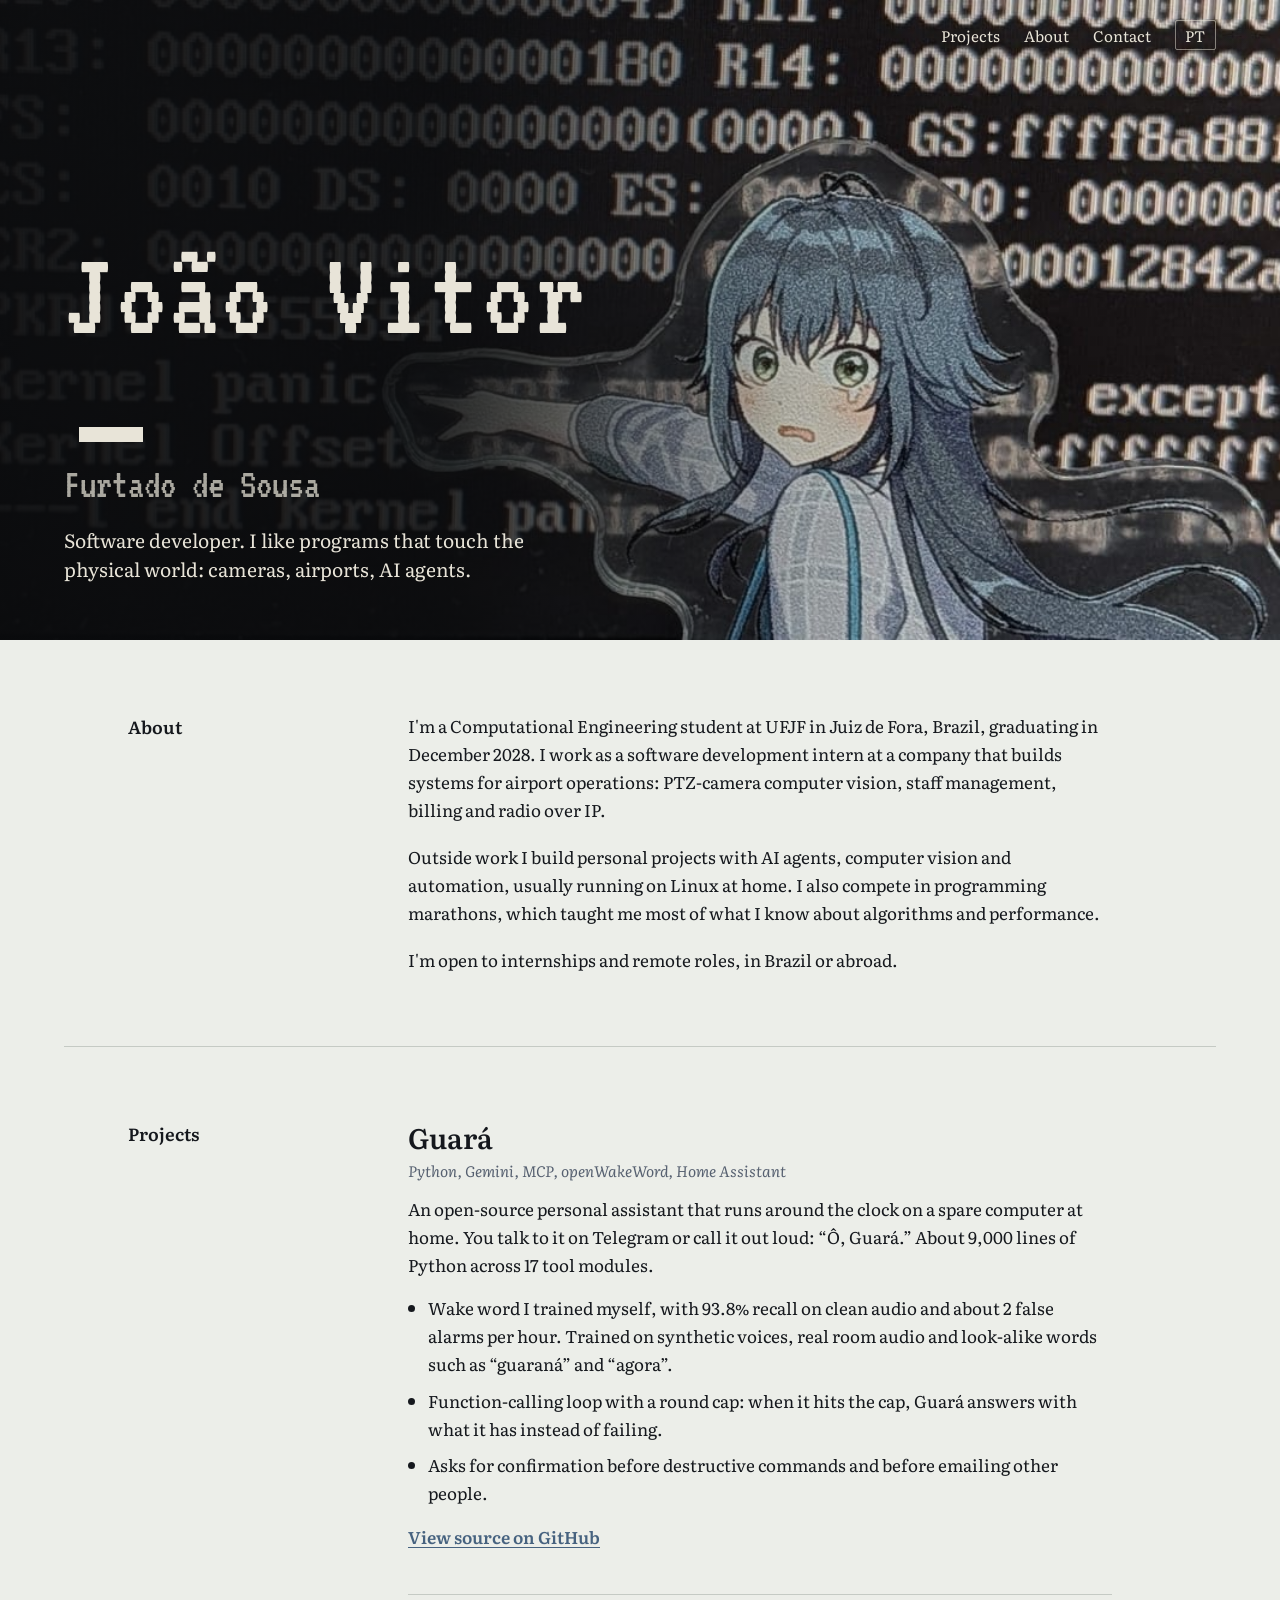
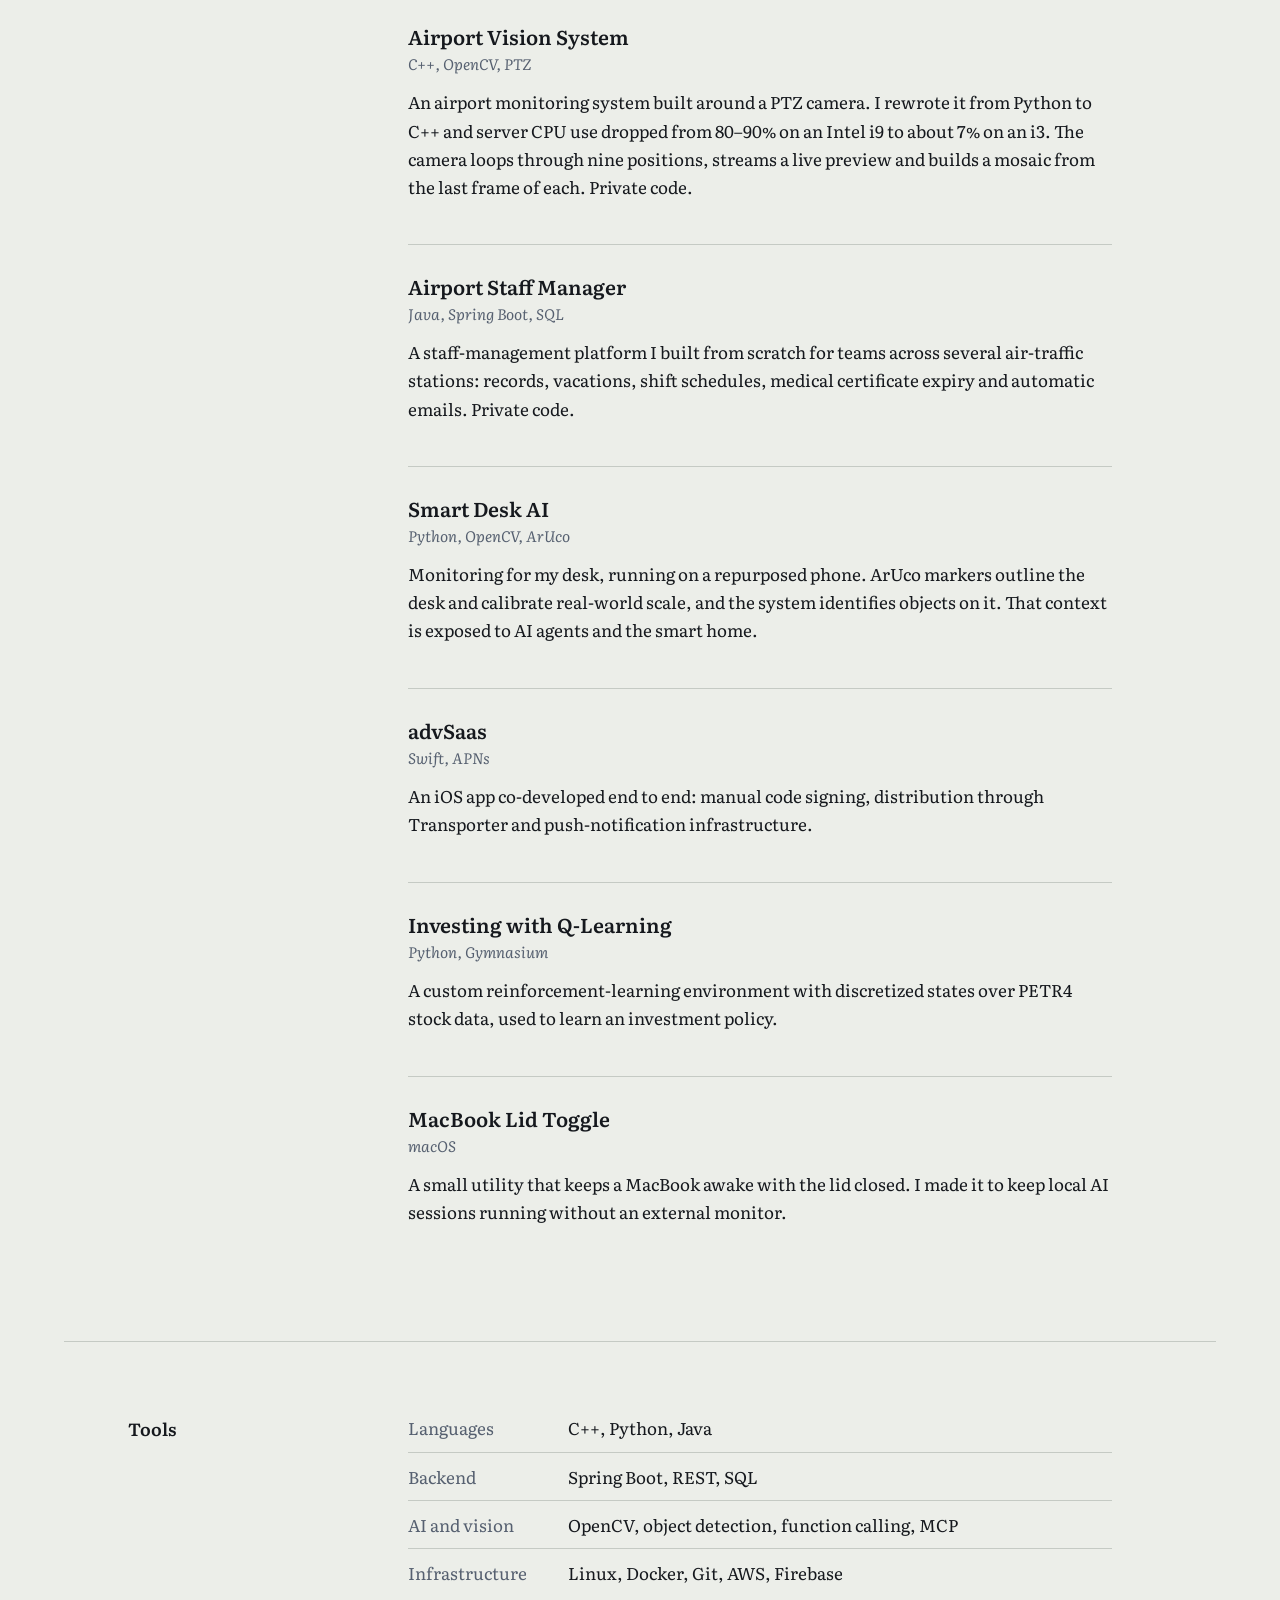
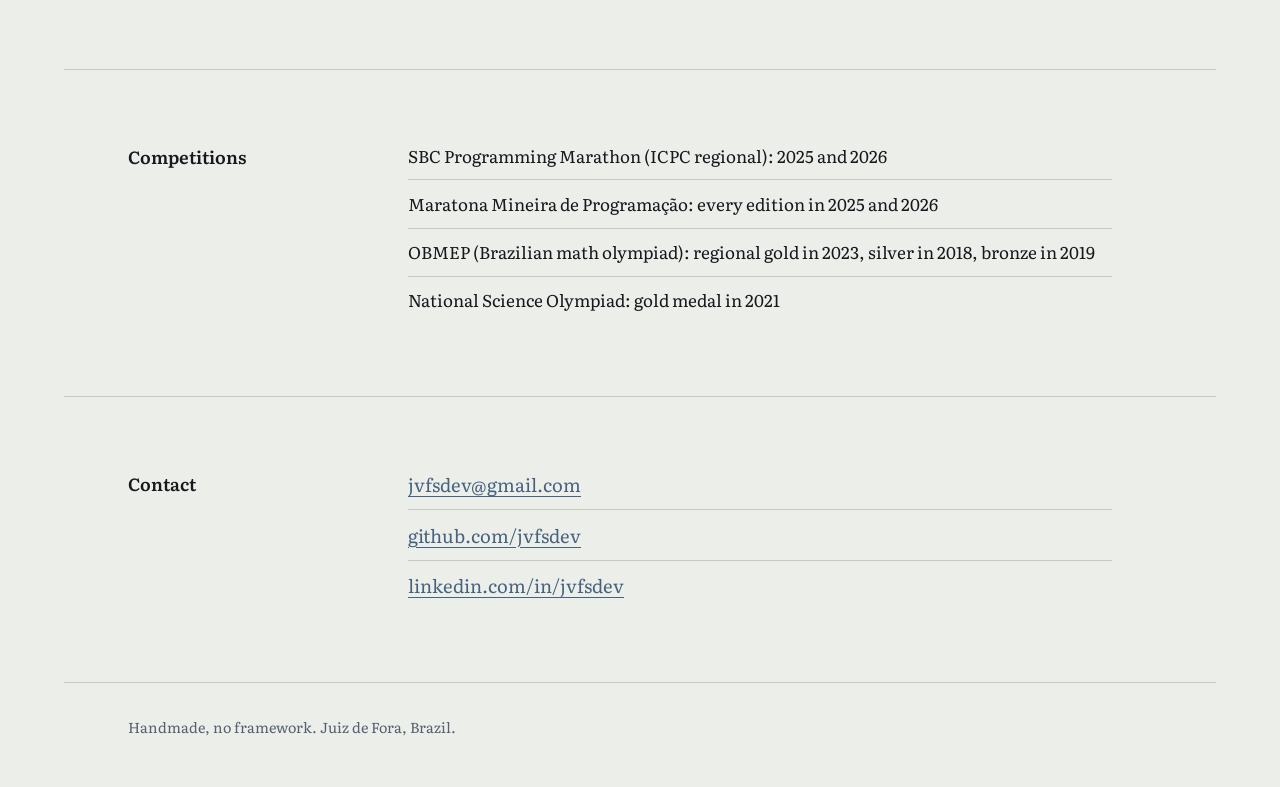
==== index.html @ 7305548c "Add personal portfolio site Co-Authored-By: Claude Sonnet 5.5 <noreply@anthropic.com>" ====
<!doctype html>
<html lang="pt-BR">
<head>
  <meta charset="utf-8">
  <meta name="viewport" content="width=device-width, initial-scale=1">
  <title>João Vitor Furtado de Sousa</title>
  <meta name="description" content="Desenvolvedor de software em Juiz de Fora. C++, visão computacional e agentes de IA.">
  <meta property="og:title" content="João Vitor Furtado de Sousa">
  <meta property="og:description" content="Desenvolvedor de software. C++, visão computacional e agentes de IA.">
  <meta property="og:image" content="assets/kernel-panic.jpeg">
  <link rel="icon" href="data:image/svg+xml,%3Csvg xmlns='http://www.w3.org/2000/svg' viewBox='0 0 32 32'%3E%3Crect width='32' height='32' fill='%230a0b0d'/%3E%3Crect x='9' y='7' width='5' height='18' fill='%23e8e4d8'/%3E%3Crect x='9' y='20' width='14' height='5' fill='%23e8e4d8'/%3E%3C/svg%3E">
  <link rel="preconnect" href="https://fonts.googleapis.com">
  <link rel="preconnect" href="https://fonts.gstatic.com" crossorigin>
  <link href="https://fonts.googleapis.com/css2?family=Literata:ital,opsz,wght@0,7..72,400;0,7..72,600;1,7..72,400&family=VT323&display=swap" rel="stylesheet">
  <link rel="stylesheet" href="style.css">
</head>
<body>

<header class="hero">
  <img class="hero-img" src="assets/kernel-panic.jpeg" alt="Foto de um monitor mostrando um kernel panic do Linux, com um boneco de acrílico apontando para o texto" width="1600" height="533">
  <div class="hero-scrim"></div>

  <nav class="nav" aria-label="Navegação principal">
    <a href="#projetos"><span lang="pt-BR">Projetos</span><span lang="en">Projects</span></a>
    <a href="#sobre"><span lang="pt-BR">Sobre</span><span lang="en">About</span></a>
    <a href="#contato"><span lang="pt-BR">Contato</span><span lang="en">Contact</span></a>
    <button class="lang" type="button" id="lang-toggle" aria-label="Mudar idioma / Switch language">
      <span lang="pt-BR">EN</span><span lang="en">PT</span>
    </button>
  </nav>

  <div class="hero-text">
    <h1 class="name">João Vitor<span class="cursor" aria-hidden="true"></span></h1>
    <p class="fullname">Furtado de Sousa</p>
    <p class="tagline" lang="pt-BR">Desenvolvedor de software. Gosto de programas que encostam no mundo físico: câmeras, aeroportos, agentes de IA.</p>
    <p class="tagline" lang="en">Software developer. I like programs that touch the physical world: cameras, airports, AI agents.</p>
  </div>
</header>

<main>

  <section class="section" id="sobre">
    <h2 class="section-title"><span lang="pt-BR">Sobre</span><span lang="en">About</span></h2>
    <div class="section-body prose">
      <p lang="pt-BR">Estudo Engenharia Computacional na UFJF, em Juiz de Fora, com formatura prevista para dezembro de 2028. Faço estágio em desenvolvimento de software numa empresa que cria sistemas para a operação de aeroportos: visão computacional com câmeras PTZ, gestão de pessoal, billing e rádio sobre IP.</p>
      <p lang="en">I'm a Computational Engineering student at UFJF in Juiz de Fora, Brazil, graduating in December 2028. I work as a software development intern at a company that builds systems for airport operations: PTZ-camera computer vision, staff management, billing and radio over IP.</p>

      <p lang="pt-BR">Fora do trabalho, construo projetos pessoais com agentes de IA, visão computacional e automação, quase sempre rodando em Linux, em casa. Também competo em maratonas de programação, onde aprendi quase tudo que sei sobre algoritmos e desempenho.</p>
      <p lang="en">Outside work I build personal projects with AI agents, computer vision and automation, usually running on Linux at home. I also compete in programming marathons, which taught me most of what I know about algorithms and performance.</p>

      <p lang="pt-BR">Estou aberto a estágios e vagas remotas, no Brasil ou fora.</p>
      <p lang="en">I'm open to internships and remote roles, in Brazil or abroad.</p>
    </div>
  </section>

  <section class="section" id="projetos">
    <h2 class="section-title"><span lang="pt-BR">Projetos</span><span lang="en">Projects</span></h2>
    <div class="section-body">

      <article class="project featured">
        <h3 class="project-name">Guará</h3>
        <p class="project-stack">Python, Gemini, MCP, openWakeWord, Home Assistant</p>
        <div class="project-desc">
          <p lang="pt-BR">Assistente pessoal de código aberto que roda 24 horas num computador velho, em casa. Você fala com ele pelo Telegram ou chama em voz alta: <q>Ô, Guará.</q> São cerca de 9.000 linhas de Python em 17 módulos de ferramentas.</p>
          <p lang="en">An open-source personal assistant that runs around the clock on a spare computer at home. You talk to it on Telegram or call it out loud: <q>Ô, Guará.</q> About 9,000 lines of Python across 17 tool modules.</p>

          <ul lang="pt-BR">
            <li>Palavra de ativação treinada por mim, com 93,8% de acerto em áudio limpo e cerca de 2 alarmes falsos por hora. Treinei com vozes sintéticas, áudio real do quarto e palavras parecidas como <q>guaraná</q> e <q>agora</q>.</li>
            <li>Loop de function calling com teto de rodadas: ao chegar nele, o Guará responde com o que já tem em vez de falhar.</li>
            <li>Pede confirmação antes de comandos destrutivos e antes de enviar e-mail para outras pessoas.</li>
          </ul>
          <ul lang="en">
            <li>Wake word I trained myself, with 93.8% recall on clean audio and about 2 false alarms per hour. Trained on synthetic voices, real room audio and look-alike words such as <q>guaraná</q> and <q>agora</q>.</li>
            <li>Function-calling loop with a round cap: when it hits the cap, Guará answers with what it has instead of failing.</li>
            <li>Asks for confirmation before destructive commands and before emailing other people.</li>
          </ul>

          <p class="project-link"><a href="https://github.com/jvfsdev/Guara"><span lang="pt-BR">Ver código no GitHub</span><span lang="en">View source on GitHub</span></a></p>
        </div>
      </article>

      <article class="project">
        <h3 class="project-name">Airport Vision System</h3>
        <p class="project-stack">C++, OpenCV, PTZ</p>
        <div class="project-desc">
          <p lang="pt-BR">Sistema de monitoramento de aeroporto com câmera PTZ. Reescrevi tudo de Python para C++ e o uso de CPU do servidor caiu de 80–90% num Intel i9 para cerca de 7% num i3. A câmera percorre nove posições em loop, mostra preview ao vivo e monta um mosaico com a última imagem de cada uma. Código privado.</p>
          <p lang="en">An airport monitoring system built around a PTZ camera. I rewrote it from Python to C++ and server CPU use dropped from 80–90% on an Intel i9 to about 7% on an i3. The camera loops through nine positions, streams a live preview and builds a mosaic from the last frame of each. Private code.</p>
        </div>
      </article>

      <article class="project">
        <h3 class="project-name">Airport Staff Manager</h3>
        <p class="project-stack">Java, Spring Boot, SQL</p>
        <div class="project-desc">
          <p lang="pt-BR">Plataforma de gestão de pessoal que fiz do zero para equipes de várias estações de controle de tráfego aéreo: cadastro, férias, escalas, validade de certificados médicos e e-mails automáticos. Código privado.</p>
          <p lang="en">A staff-management platform I built from scratch for teams across several air-traffic stations: records, vacations, shift schedules, medical certificate expiry and automatic emails. Private code.</p>
        </div>
      </article>

      <article class="project">
        <h3 class="project-name">Smart Desk AI</h3>
        <p class="project-stack">Python, OpenCV, ArUco</p>
        <div class="project-desc">
          <p lang="pt-BR">Monitoramento da minha bancada rodando num celular reaproveitado. Marcadores ArUco delimitam a mesa e calibram a escala real, e o sistema identifica objetos sobre ela. Esse contexto fica disponível para agentes de IA e para a casa inteligente.</p>
          <p lang="en">Monitoring for my desk, running on a repurposed phone. ArUco markers outline the desk and calibrate real-world scale, and the system identifies objects on it. That context is exposed to AI agents and the smart home.</p>
        </div>
      </article>

      <article class="project">
        <h3 class="project-name">advSaas</h3>
        <p class="project-stack">Swift, APNs</p>
        <div class="project-desc">
          <p lang="pt-BR">App iOS desenvolvido em dupla, de ponta a ponta: assinatura manual, distribuição pelo Transporter e infraestrutura de notificações push.</p>
          <p lang="en">An iOS app co-developed end to end: manual code signing, distribution through Transporter and push-notification infrastructure.</p>
        </div>
      </article>

      <article class="project">
        <h3 class="project-name"><span lang="pt-BR">Investimento com Q-Learning</span><span lang="en">Investing with Q-Learning</span></h3>
        <p class="project-stack">Python, Gymnasium</p>
        <div class="project-desc">
          <p lang="pt-BR">Ambiente de aprendizado por reforço próprio, com estados discretizados sobre dados da PETR4, para aprender uma política de investimento.</p>
          <p lang="en">A custom reinforcement-learning environment with discretized states over PETR4 stock data, used to learn an investment policy.</p>
        </div>
      </article>

      <article class="project">
        <h3 class="project-name">MacBook Lid Toggle</h3>
        <p class="project-stack">macOS</p>
        <div class="project-desc">
          <p lang="pt-BR">Utilitário pequeno que impede o MacBook de dormir com a tampa fechada. Fiz para manter sessões de IA local rodando sem precisar de monitor externo.</p>
          <p lang="en">A small utility that keeps a MacBook awake with the lid closed. I made it to keep local AI sessions running without an external monitor.</p>
        </div>
      </article>

    </div>
  </section>

  <section class="section" id="stack">
    <h2 class="section-title"><span lang="pt-BR">Ferramentas</span><span lang="en">Tools</span></h2>
    <div class="section-body">
      <dl class="stack">
        <div><dt><span lang="pt-BR">Linguagens</span><span lang="en">Languages</span></dt><dd>C++, Python, Java</dd></div>
        <div><dt>Backend</dt><dd>Spring Boot, REST, SQL</dd></div>
        <div><dt><span lang="pt-BR">IA e visão</span><span lang="en">AI and vision</span></dt><dd>OpenCV, <span lang="pt-BR">detecção de objetos</span><span lang="en">object detection</span>, function calling, MCP</dd></div>
        <div><dt><span lang="pt-BR">Infraestrutura</span><span lang="en">Infrastructure</span></dt><dd>Linux, Docker, Git, AWS, Firebase</dd></div>
      </dl>
    </div>
  </section>

  <section class="section" id="competicoes">
    <h2 class="section-title"><span lang="pt-BR">Competições</span><span lang="en">Competitions</span></h2>
    <div class="section-body">
      <ul class="plain">
        <li><span lang="pt-BR">Maratona de Programação da SBC (regional do ICPC): 2025 e 2026</span><span lang="en">SBC Programming Marathon (ICPC regional): 2025 and 2026</span></li>
        <li><span lang="pt-BR">Maratona Mineira de Programação: todas as edições de 2025 e 2026</span><span lang="en">Maratona Mineira de Programação: every edition in 2025 and 2026</span></li>
        <li><span lang="pt-BR">OBMEP: ouro regional em 2023, prata em 2018, bronze em 2019</span><span lang="en">OBMEP (Brazilian math olympiad): regional gold in 2023, silver in 2018, bronze in 2019</span></li>
        <li><span lang="pt-BR">Olimpíada Nacional de Ciências: medalha de ouro em 2021</span><span lang="en">National Science Olympiad: gold medal in 2021</span></li>
      </ul>
    </div>
  </section>

  <section class="section" id="contato">
    <h2 class="section-title"><span lang="pt-BR">Contato</span><span lang="en">Contact</span></h2>
    <div class="section-body">
      <ul class="plain contact">
        <li><a href="mailto:jvfsdev@gmail.com">jvfsdev@gmail.com</a></li>
        <li><a href="https://github.com/jvfsdev">github.com/jvfsdev</a></li>
        <li><a href="https://linkedin.com/in/jvfsdev">linkedin.com/in/jvfsdev</a></li>
      </ul>
    </div>
  </section>

</main>

<footer class="footer">
  <p lang="pt-BR">Feito à mão, sem framework. Juiz de Fora, MG.</p>
  <p lang="en">Handmade, no framework. Juiz de Fora, Brazil.</p>
</footer>

<script src="script.js"></script>
</body>
</html>
---- style.css ----
:root {
  --paper: #eceee9;
  --ink: #15181d;
  --muted: #566070;
  --blue: #46627f;
  --rule: #c5cac4;
  --crt: #0a0b0d;
  --phosphor: #e8e4d8;
  --gutter: clamp(1.25rem, 5vw, 4rem);
}

/* Language switching: each translated element carries its own lang attribute. */
html[lang="pt-BR"] [lang="en"],
html[lang="en"] [lang="pt-BR"] {
  display: none;
}

*,
*::before,
*::after {
  box-sizing: border-box;
}

html {
  scroll-behavior: smooth;
}

body {
  margin: 0;
  background: var(--paper);
  color: var(--ink);
  font-family: "Literata", Georgia, serif;
  font-size: 1.0625rem;
  line-height: 1.65;
}

a {
  color: var(--blue);
  text-underline-offset: 0.2em;
}

a:hover {
  color: var(--ink);
}

:focus-visible {
  outline: 2px solid var(--blue);
  outline-offset: 3px;
}

/* Hero */

.hero {
  position: relative;
  min-height: clamp(26rem, 52vw, 40rem);
  background: var(--crt);
  color: var(--phosphor);
  overflow: hidden;
}

.hero-img {
  position: absolute;
  inset: 0;
  width: 100%;
  height: 100%;
  object-fit: cover;
  object-position: 70% 50%;
}

.hero-scrim {
  position: absolute;
  inset: 0;
  background: linear-gradient(90deg, rgba(10, 11, 13, 0.94) 0%, rgba(10, 11, 13, 0.88) 34%, rgba(10, 11, 13, 0.25) 62%, rgba(10, 11, 13, 0) 100%);
}

.nav {
  position: relative;
  display: flex;
  justify-content: flex-end;
  align-items: center;
  gap: 1.5rem;
  padding: 1.25rem var(--gutter);
  font-size: 0.95rem;
}

.nav a {
  color: var(--phosphor);
  text-decoration: none;
}

.nav a:hover {
  text-decoration: underline;
  color: var(--phosphor);
}

.lang {
  font: inherit;
  color: var(--phosphor);
  background: transparent;
  border: 1px solid rgba(232, 228, 216, 0.5);
  border-radius: 2px;
  padding: 0.1rem 0.6rem;
  cursor: pointer;
}

.lang:hover {
  background: var(--phosphor);
  color: var(--crt);
}

.lang:focus-visible,
.nav a:focus-visible {
  outline-color: var(--phosphor);
}

.hero-text {
  position: absolute;
  left: var(--gutter);
  bottom: clamp(1.5rem, 5vw, 3.5rem);
  max-width: min(34rem, 44vw);
}

.name {
  margin: 0;
  font-family: "VT323", monospace;
  font-weight: 400;
  font-size: clamp(4rem, 10vw, 8.5rem);
  line-height: 0.85;
  letter-spacing: 0.01em;
}

.fullname {
  margin: 0.4rem 0 1.25rem;
  font-family: "VT323", monospace;
  font-size: clamp(1.6rem, 3.2vw, 2.6rem);
  line-height: 1;
  color: rgba(232, 228, 216, 0.72);
}

.tagline {
  margin: 0;
  max-width: 30rem;
  font-size: clamp(1rem, 1.5vw, 1.2rem);
  line-height: 1.5;
}

.cursor {
  display: inline-block;
  width: 0.5em;
  height: 0.12em;
  margin-left: 0.12em;
  background: var(--phosphor);
  animation: blink 1.1s steps(1) infinite;
}

@keyframes blink {
  50% {
    opacity: 0;
  }
}

/* Sections */

.section {
  display: grid;
  grid-template-columns: minmax(8rem, 1fr) minmax(0, 3fr);
  gap: 1rem 2rem;
  max-width: 72rem;
  margin: 0 auto;
  padding: clamp(2.5rem, 6vw, 4.5rem) var(--gutter);
  border-top: 1px solid var(--rule);
}

.section:first-child {
  border-top: 0;
}

.section-title {
  margin: 0;
  font-size: 1.1rem;
  font-weight: 600;
  line-height: 1.65;
}

.section-body {
  max-width: 44rem;
}

.prose p {
  margin: 0 0 1.1em;
}

.prose p:last-child {
  margin-bottom: 0;
}

/* Projects */

.project {
  padding: 1.75rem 0;
  border-top: 1px solid var(--rule);
}

.project:first-child {
  padding-top: 0;
  border-top: 0;
}

.project-name {
  margin: 0;
  font-size: 1.25rem;
  font-weight: 600;
  line-height: 1.3;
}

.featured .project-name {
  font-size: 1.75rem;
}

.project-stack {
  margin: 0.15rem 0 0.75rem;
  color: var(--muted);
  font-size: 0.95rem;
  font-style: italic;
}

.project-desc p {
  margin: 0 0 0.9em;
}

.project-desc ul {
  margin: 0 0 0.9em;
  padding-left: 1.2em;
}

.project-desc li {
  margin-bottom: 0.5em;
}

.project-desc q {
  quotes: "“" "”" "‘" "’";
}

.project-link {
  margin-bottom: 0;
  font-weight: 600;
}

/* Stack, competitions, contact */

.stack {
  margin: 0;
}

.stack > div {
  display: grid;
  grid-template-columns: 9rem minmax(0, 1fr);
  gap: 1rem;
  padding: 0.6rem 0;
  border-top: 1px solid var(--rule);
}

.stack > div:first-child {
  border-top: 0;
  padding-top: 0;
}

.stack dt {
  color: var(--muted);
}

.stack dd {
  margin: 0;
}

.plain {
  margin: 0;
  padding: 0;
  list-style: none;
}

.plain li {
  padding: 0.6rem 0;
  border-top: 1px solid var(--rule);
}

.plain li:first-child {
  border-top: 0;
  padding-top: 0;
}

.contact {
  font-size: 1.15rem;
}

.footer {
  max-width: 72rem;
  margin: 0 auto;
  padding: 2rem var(--gutter) 3rem;
  border-top: 1px solid var(--rule);
  color: var(--muted);
  font-size: 0.9rem;
}

.footer p {
  margin: 0;
}

/* Small screens: image on top, text below it */

@media (max-width: 760px) {
  .hero {
    min-height: 0;
    display: flex;
    flex-direction: column;
  }

  .hero-img {
    position: relative;
    height: 13rem;
    object-position: 78% 50%;
    order: 1;
  }

  .hero-scrim {
    display: none;
  }

  .nav {
    order: 0;
    justify-content: flex-start;
    flex-wrap: wrap;
    gap: 1rem;
  }

  .nav .lang {
    margin-left: auto;
  }

  .hero-text {
    position: static;
    order: 2;
    max-width: none;
    padding: 1.75rem var(--gutter) 2.25rem;
  }

  .section {
    grid-template-columns: 1fr;
  }

  .section-title {
    font-size: 1rem;
    color: var(--muted);
  }

  .stack > div {
    grid-template-columns: 1fr;
    gap: 0;
  }
}

@media (prefers-reduced-motion: reduce) {
  html {
    scroll-behavior: auto;
  }

  .cursor {
    animation: none;
  }
}
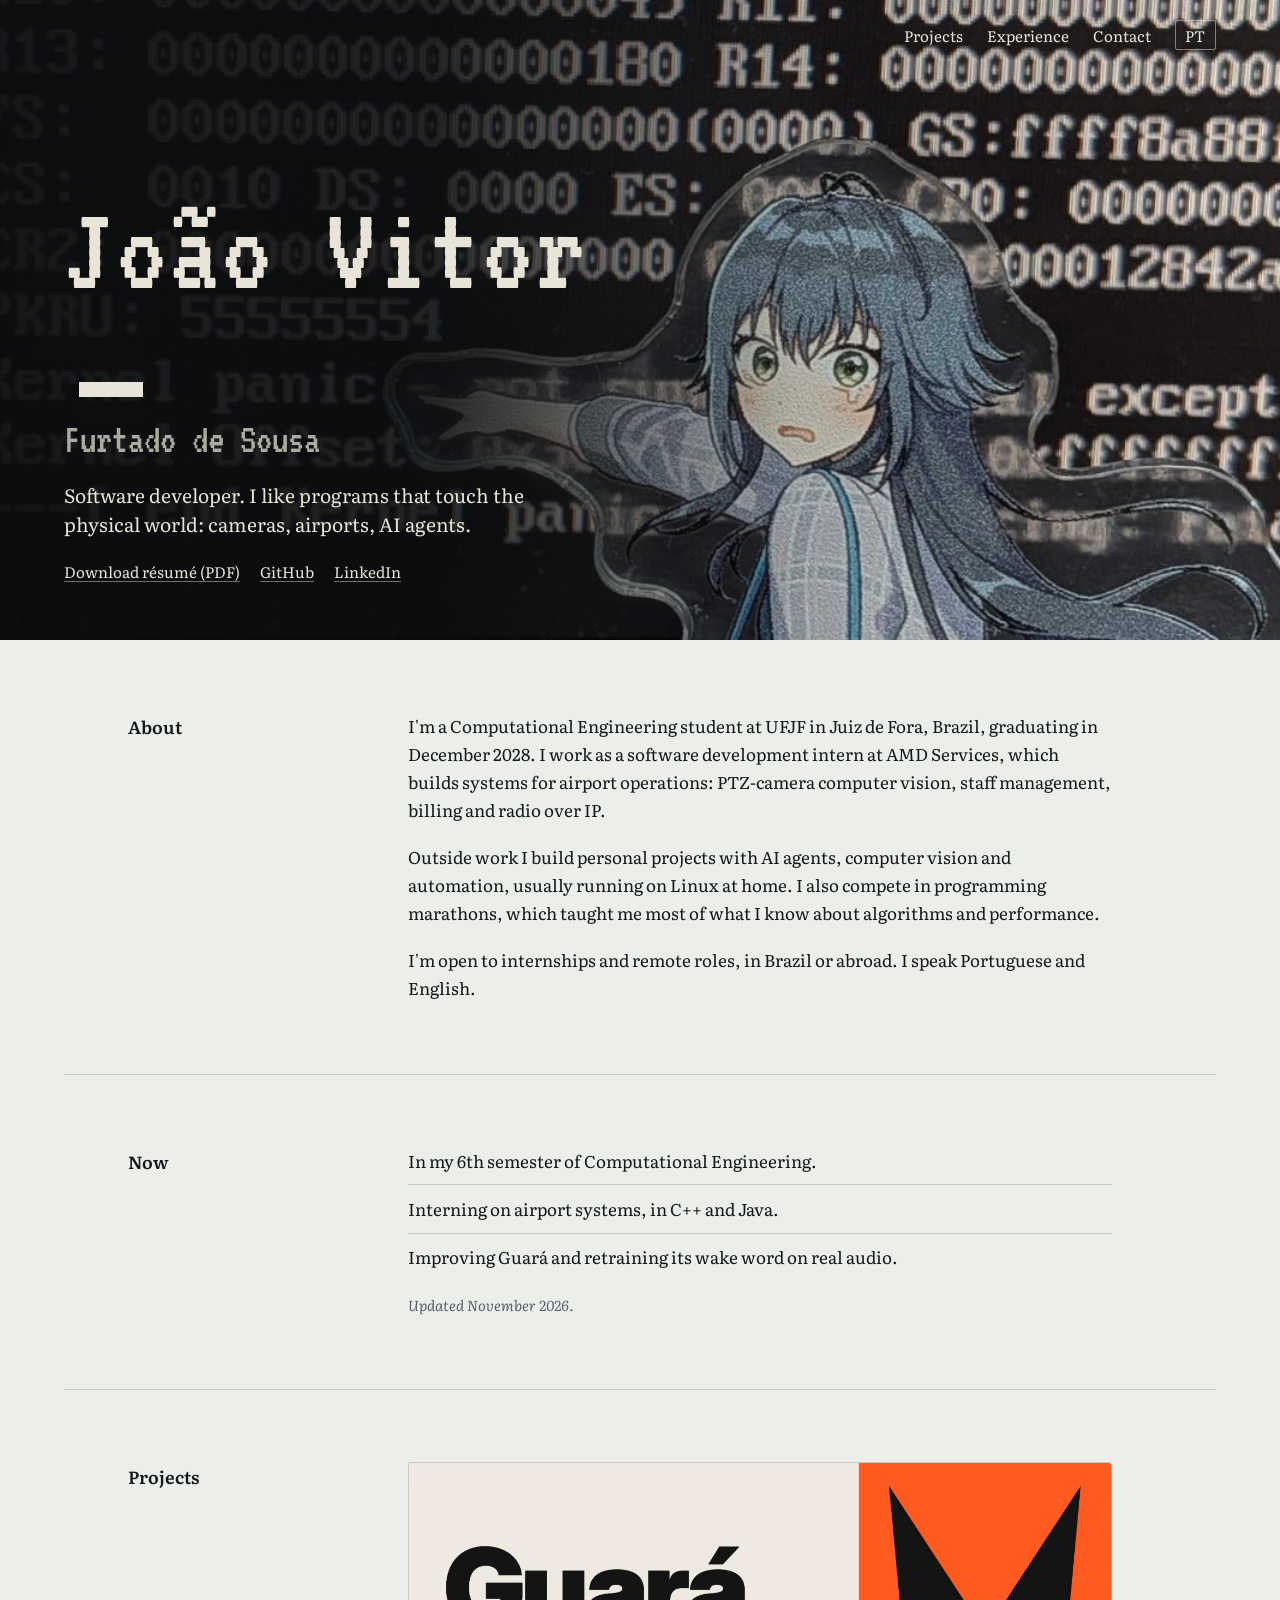
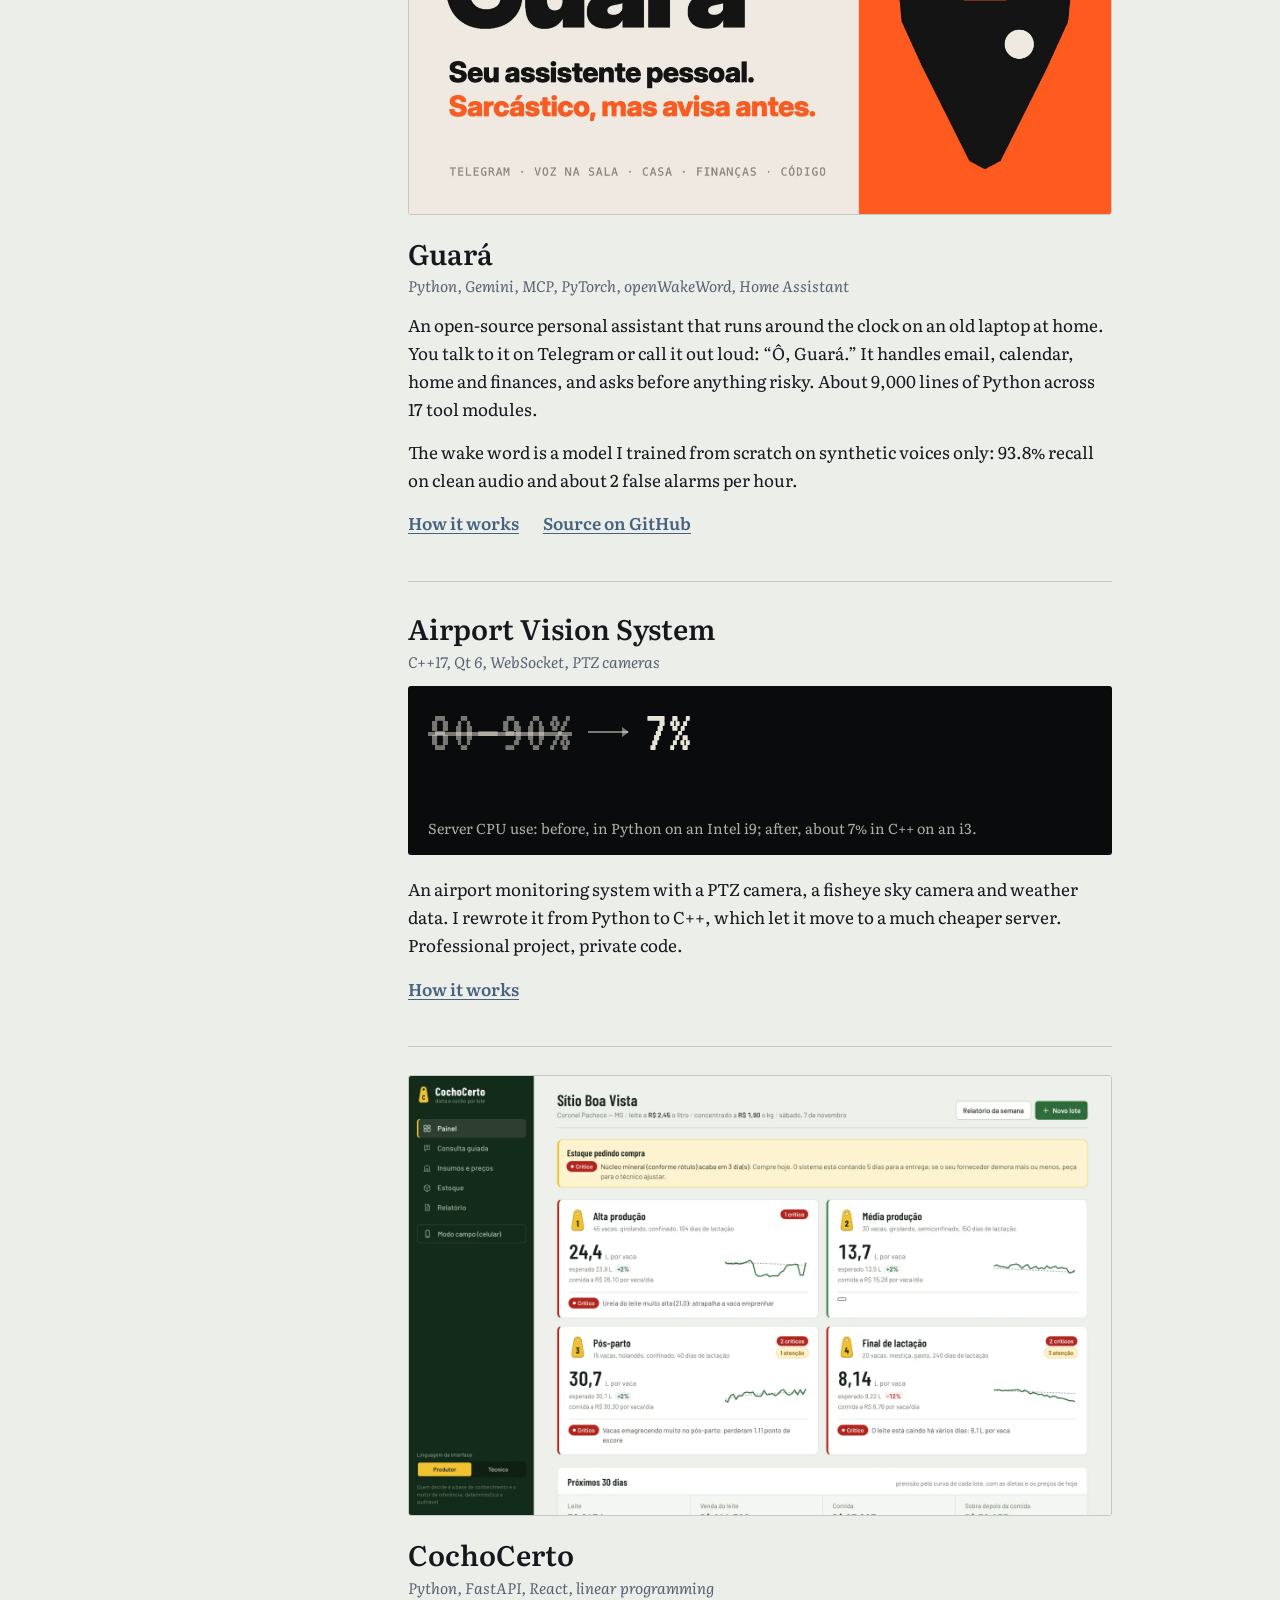
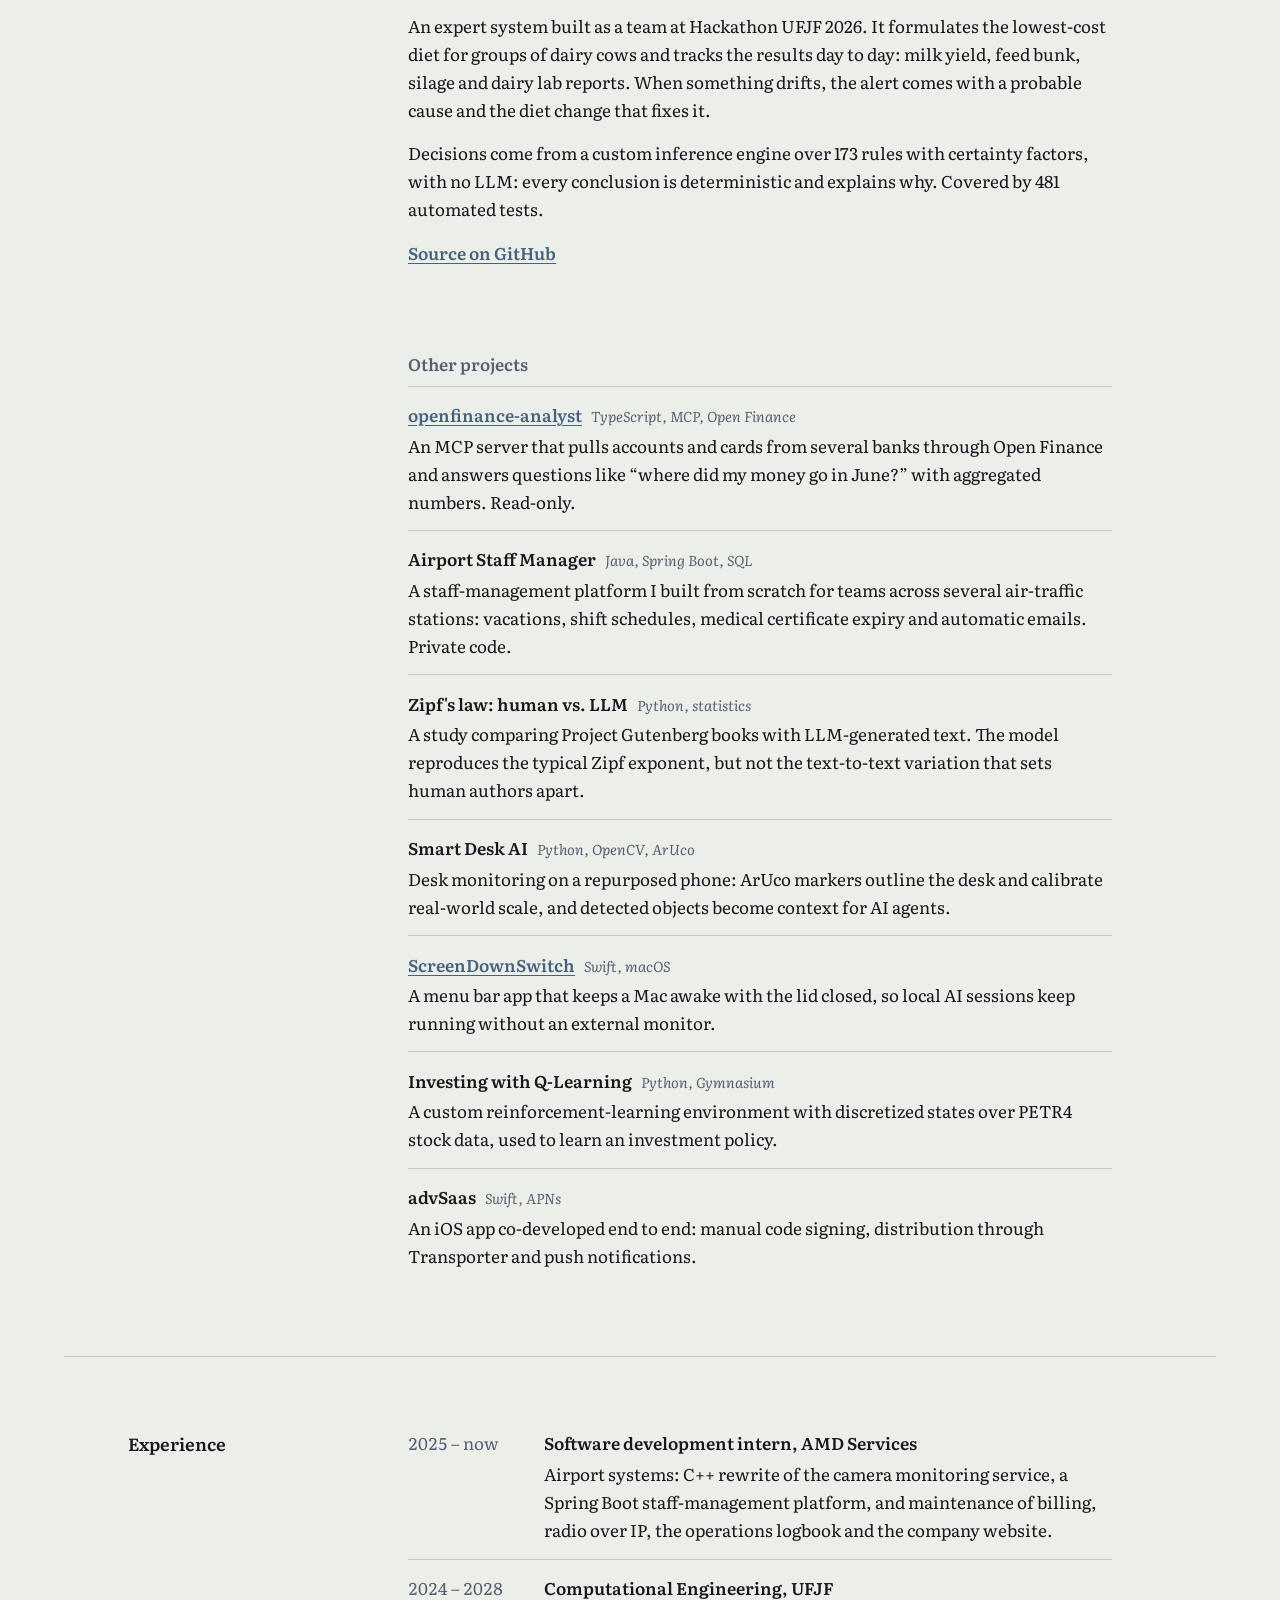
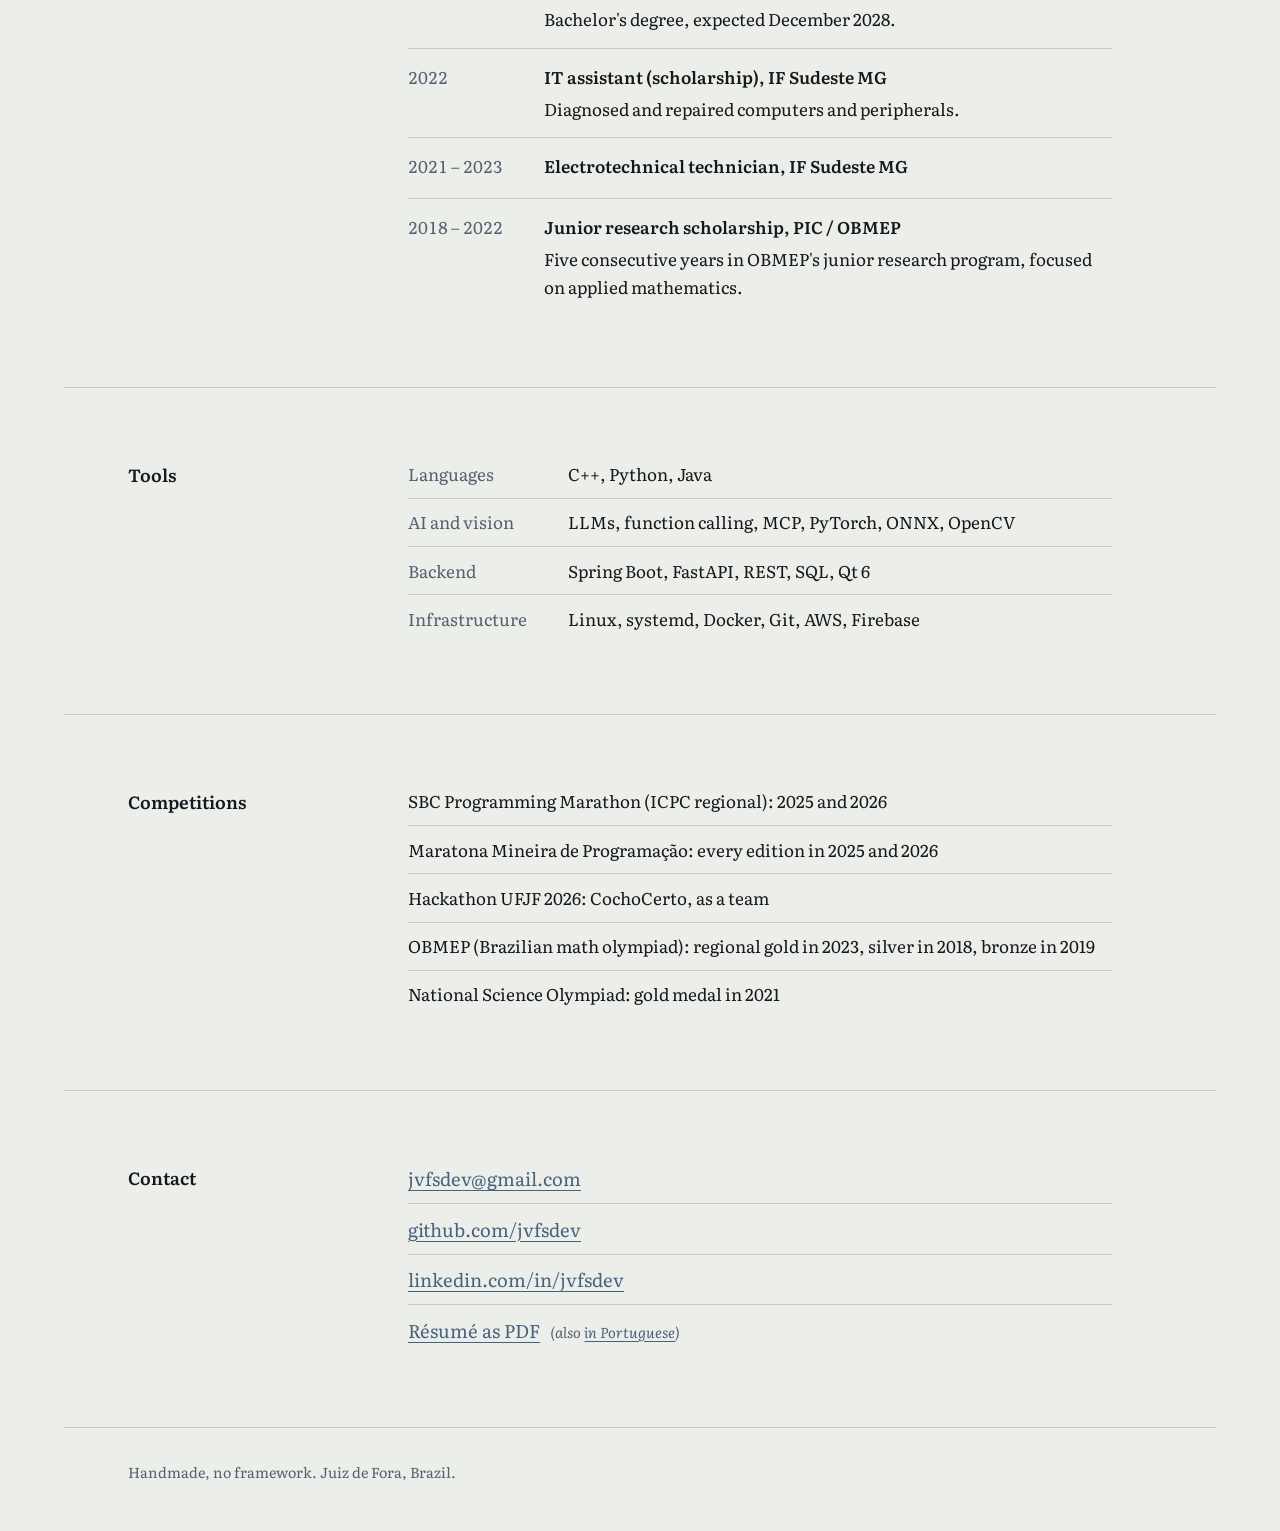
==== commit 979f05b2: "Expand portfolio: project pages, CV downloads, social preview, 404 - Add case-study pages for Guará " ====
--- a/index.html
+++ b/index.html
@@ -4,15 +4,37 @@
   <meta charset="utf-8">
   <meta name="viewport" content="width=device-width, initial-scale=1">
   <title>João Vitor Furtado de Sousa</title>
-  <meta name="description" content="Desenvolvedor de software em Juiz de Fora. C++, visão computacional e agentes de IA.">
+  <meta name="description" content="Desenvolvedor de software em Juiz de Fora. C++, visão computacional e agentes de IA. Estudante de Engenharia Computacional na UFJF.">
+  <link rel="canonical" href="https://jvfs.com.br/">
+  <meta name="theme-color" content="#0a0b0d">
+  <meta property="og:type" content="website">
+  <meta property="og:url" content="https://jvfs.com.br/">
   <meta property="og:title" content="João Vitor Furtado de Sousa">
   <meta property="og:description" content="Desenvolvedor de software. C++, visão computacional e agentes de IA.">
-  <meta property="og:image" content="assets/kernel-panic.jpeg">
+  <meta property="og:image" content="https://jvfs.com.br/assets/og.jpg">
+  <meta property="og:image:width" content="1200">
+  <meta property="og:image:height" content="630">
+  <meta property="og:locale" content="pt_BR">
+  <meta property="og:locale:alternate" content="en_US">
+  <meta name="twitter:card" content="summary_large_image">
   <link rel="icon" href="data:image/svg+xml,%3Csvg xmlns='http://www.w3.org/2000/svg' viewBox='0 0 32 32'%3E%3Crect width='32' height='32' fill='%230a0b0d'/%3E%3Crect x='9' y='7' width='5' height='18' fill='%23e8e4d8'/%3E%3Crect x='9' y='20' width='14' height='5' fill='%23e8e4d8'/%3E%3C/svg%3E">
   <link rel="preconnect" href="https://fonts.googleapis.com">
   <link rel="preconnect" href="https://fonts.gstatic.com" crossorigin>
   <link href="https://fonts.googleapis.com/css2?family=Literata:ital,opsz,wght@0,7..72,400;0,7..72,600;1,7..72,400&family=VT323&display=swap" rel="stylesheet">
   <link rel="stylesheet" href="style.css">
+  <script type="application/ld+json">
+  {
+    "@context": "https://schema.org",
+    "@type": "Person",
+    "name": "João Vitor Furtado de Sousa",
+    "url": "https://jvfs.com.br/",
+    "email": "mailto:jvfsdev@gmail.com",
+    "jobTitle": "Software Developer",
+    "address": {"@type": "PostalAddress", "addressLocality": "Juiz de Fora", "addressRegion": "MG", "addressCountry": "BR"},
+    "alumniOf": {"@type": "CollegeOrUniversity", "name": "Universidade Federal de Juiz de Fora"},
+    "sameAs": ["https://github.com/jvfsdev", "https://linkedin.com/in/jvfsdev"]
+  }
+  </script>
 </head>
 <body>
 
@@ -22,7 +44,7 @@
 
   <nav class="nav" aria-label="Navegação principal">
     <a href="#projetos"><span lang="pt-BR">Projetos</span><span lang="en">Projects</span></a>
-    <a href="#sobre"><span lang="pt-BR">Sobre</span><span lang="en">About</span></a>
+    <a href="#experiencia"><span lang="pt-BR">Experiência</span><span lang="en">Experience</span></a>
     <a href="#contato"><span lang="pt-BR">Contato</span><span lang="en">Contact</span></a>
     <button class="lang" type="button" id="lang-toggle" aria-label="Mudar idioma / Switch language">
       <span lang="pt-BR">EN</span><span lang="en">PT</span>
@@ -34,6 +56,12 @@
     <p class="fullname">Furtado de Sousa</p>
     <p class="tagline" lang="pt-BR">Desenvolvedor de software. Gosto de programas que encostam no mundo físico: câmeras, aeroportos, agentes de IA.</p>
     <p class="tagline" lang="en">Software developer. I like programs that touch the physical world: cameras, airports, AI agents.</p>
+    <p class="hero-links">
+      <a lang="pt-BR" href="assets/cv/joao-vitor-cv-pt.pdf">Baixar currículo (PDF)</a>
+      <a lang="en" href="assets/cv/joao-vitor-cv-en.pdf">Download résumé (PDF)</a>
+      <a href="https://github.com/jvfsdev">GitHub</a>
+      <a href="https://linkedin.com/in/jvfsdev">LinkedIn</a>
+    </p>
   </div>
 </header>
 
@@ -42,14 +70,26 @@
   <section class="section" id="sobre">
     <h2 class="section-title"><span lang="pt-BR">Sobre</span><span lang="en">About</span></h2>
     <div class="section-body prose">
-      <p lang="pt-BR">Estudo Engenharia Computacional na UFJF, em Juiz de Fora, com formatura prevista para dezembro de 2028. Faço estágio em desenvolvimento de software numa empresa que cria sistemas para a operação de aeroportos: visão computacional com câmeras PTZ, gestão de pessoal, billing e rádio sobre IP.</p>
-      <p lang="en">I'm a Computational Engineering student at UFJF in Juiz de Fora, Brazil, graduating in December 2028. I work as a software development intern at a company that builds systems for airport operations: PTZ-camera computer vision, staff management, billing and radio over IP.</p>
-
-      <p lang="pt-BR">Fora do trabalho, construo projetos pessoais com agentes de IA, visão computacional e automação, quase sempre rodando em Linux, em casa. Também competo em maratonas de programação, onde aprendi quase tudo que sei sobre algoritmos e desempenho.</p>
+      <p lang="pt-BR">Estudo Engenharia Computacional na UFJF, em Juiz de Fora, com formatura prevista para dezembro de 2028. Faço estágio em desenvolvimento de software na AMD Services, que cria sistemas para a operação de aeroportos: visão computacional com câmeras PTZ, gestão de pessoal, billing e rádio sobre IP.</p>
+      <p lang="en">I'm a Computational Engineering student at UFJF in Juiz de Fora, Brazil, graduating in December 2028. I work as a software development intern at AMD Services, which builds systems for airport operations: PTZ-camera computer vision, staff management, billing and radio over IP.</p>
+
+      <p lang="pt-BR">Fora do trabalho, construo projetos pessoais com agentes de IA, visão computacional e automação, quase sempre rodando em Linux, em casa. Também compito em maratonas de programação, onde aprendi quase tudo que sei sobre algoritmos e desempenho.</p>
       <p lang="en">Outside work I build personal projects with AI agents, computer vision and automation, usually running on Linux at home. I also compete in programming marathons, which taught me most of what I know about algorithms and performance.</p>
 
-      <p lang="pt-BR">Estou aberto a estágios e vagas remotas, no Brasil ou fora.</p>
-      <p lang="en">I'm open to internships and remote roles, in Brazil or abroad.</p>
+      <p lang="pt-BR">Estou aberto a estágios e vagas remotas, no Brasil ou fora. Falo português e inglês.</p>
+      <p lang="en">I'm open to internships and remote roles, in Brazil or abroad. I speak Portuguese and English.</p>
+    </div>
+  </section>
+
+  <section class="section" id="agora">
+    <h2 class="section-title"><span lang="pt-BR">Agora</span><span lang="en">Now</span></h2>
+    <div class="section-body">
+      <ul class="plain">
+        <li><span lang="pt-BR">Cursando o 6º período de Engenharia Computacional.</span><span lang="en">In my 6th semester of Computational Engineering.</span></li>
+        <li><span lang="pt-BR">Estagiando em sistemas de aeroporto, em C++ e Java.</span><span lang="en">Interning on airport systems, in C++ and Java.</span></li>
+        <li><span lang="pt-BR">Evoluindo o Guará e treinando a palavra de ativação com áudio real.</span><span lang="en">Improving Guará and retraining its wake word on real audio.</span></li>
+      </ul>
+      <p class="note"><span lang="pt-BR">Atualizado em novembro de 2026.</span><span lang="en">Updated November 2026.</span></p>
     </div>
   </section>
 
@@ -58,81 +98,143 @@
     <div class="section-body">
 
       <article class="project featured">
-        <h3 class="project-name">Guará</h3>
-        <p class="project-stack">Python, Gemini, MCP, openWakeWord, Home Assistant</p>
+        <a class="project-figure" href="projetos/guara.html" tabindex="-1" aria-hidden="true">
+          <img src="assets/projetos/guara.webp" alt="" width="1280" height="640" loading="lazy">
+        </a>
+        <h3 class="project-name"><a href="projetos/guara.html">Guará</a></h3>
+        <p class="project-stack">Python, Gemini, MCP, PyTorch, openWakeWord, Home Assistant</p>
         <div class="project-desc">
-          <p lang="pt-BR">Assistente pessoal de código aberto que roda 24 horas num computador velho, em casa. Você fala com ele pelo Telegram ou chama em voz alta: <q>Ô, Guará.</q> São cerca de 9.000 linhas de Python em 17 módulos de ferramentas.</p>
-          <p lang="en">An open-source personal assistant that runs around the clock on a spare computer at home. You talk to it on Telegram or call it out loud: <q>Ô, Guará.</q> About 9,000 lines of Python across 17 tool modules.</p>
-
-          <ul lang="pt-BR">
-            <li>Palavra de ativação treinada por mim, com 93,8% de acerto em áudio limpo e cerca de 2 alarmes falsos por hora. Treinei com vozes sintéticas, áudio real do quarto e palavras parecidas como <q>guaraná</q> e <q>agora</q>.</li>
-            <li>Loop de function calling com teto de rodadas: ao chegar nele, o Guará responde com o que já tem em vez de falhar.</li>
-            <li>Pede confirmação antes de comandos destrutivos e antes de enviar e-mail para outras pessoas.</li>
-          </ul>
-          <ul lang="en">
-            <li>Wake word I trained myself, with 93.8% recall on clean audio and about 2 false alarms per hour. Trained on synthetic voices, real room audio and look-alike words such as <q>guaraná</q> and <q>agora</q>.</li>
-            <li>Function-calling loop with a round cap: when it hits the cap, Guará answers with what it has instead of failing.</li>
-            <li>Asks for confirmation before destructive commands and before emailing other people.</li>
-          </ul>
-
-          <p class="project-link"><a href="https://github.com/jvfsdev/Guara"><span lang="pt-BR">Ver código no GitHub</span><span lang="en">View source on GitHub</span></a></p>
+          <p lang="pt-BR">Assistente pessoal de código aberto que roda 24 horas num notebook velho, em casa. Você fala com ele pelo Telegram ou chama em voz alta: <q>Ô, Guará.</q> Cuida de e-mail, agenda, casa e finanças, e pede confirmação antes de qualquer ação perigosa. São cerca de 9.000 linhas de Python em 17 módulos de ferramentas.</p>
+          <p lang="en">An open-source personal assistant that runs around the clock on an old laptop at home. You talk to it on Telegram or call it out loud: <q>Ô, Guará.</q> It handles email, calendar, home and finances, and asks before anything risky. About 9,000 lines of Python across 17 tool modules.</p>
+          <p lang="pt-BR">A palavra de ativação é um modelo que treinei do zero, só com vozes sintéticas: 93,8% de acerto em áudio limpo e cerca de 2 alarmes falsos por hora.</p>
+          <p lang="en">The wake word is a model I trained from scratch on synthetic voices only: 93.8% recall on clean audio and about 2 false alarms per hour.</p>
+          <p class="project-links">
+            <a href="projetos/guara.html"><span lang="pt-BR">Como funciona</span><span lang="en">How it works</span></a>
+            <a href="https://github.com/jvfsdev/Guara"><span lang="pt-BR">Código no GitHub</span><span lang="en">Source on GitHub</span></a>
+          </p>
         </div>
       </article>
 
-      <article class="project">
-        <h3 class="project-name">Airport Vision System</h3>
-        <p class="project-stack">C++, OpenCV, PTZ</p>
+      <article class="project featured">
+        <h3 class="project-name"><a href="projetos/airport-vision.html">Airport Vision System</a></h3>
+        <p class="project-stack">C++17, Qt 6, WebSocket, <span lang="pt-BR">câmeras PTZ</span><span lang="en">PTZ cameras</span></p>
         <div class="project-desc">
-          <p lang="pt-BR">Sistema de monitoramento de aeroporto com câmera PTZ. Reescrevi tudo de Python para C++ e o uso de CPU do servidor caiu de 80–90% num Intel i9 para cerca de 7% num i3. A câmera percorre nove posições em loop, mostra preview ao vivo e monta um mosaico com a última imagem de cada uma. Código privado.</p>
-          <p lang="en">An airport monitoring system built around a PTZ camera. I rewrote it from Python to C++ and server CPU use dropped from 80–90% on an Intel i9 to about 7% on an i3. The camera loops through nine positions, streams a live preview and builds a mosaic from the last frame of each. Private code.</p>
+          <figure class="metric">
+            <p class="metric-row"><span class="metric-from">80–90%</span><span class="metric-arrow" aria-hidden="true"></span><span class="metric-to">7%</span></p>
+            <figcaption lang="pt-BR">Uso de CPU do servidor: antes, em Python num Intel i9; depois, cerca de 7% em C++ num i3.</figcaption>
+            <figcaption lang="en">Server CPU use: before, in Python on an Intel i9; after, about 7% in C++ on an i3.</figcaption>
+          </figure>
+          <p lang="pt-BR">Sistema de monitoramento de aeroporto com câmera PTZ, câmera fisheye do céu e dados meteorológicos. Reescrevi tudo de Python para C++, o que permitiu trocar o servidor por uma máquina bem mais barata. Projeto profissional, código privado.</p>
+          <p lang="en">An airport monitoring system with a PTZ camera, a fisheye sky camera and weather data. I rewrote it from Python to C++, which let it move to a much cheaper server. Professional project, private code.</p>
+          <p class="project-links">
+            <a href="projetos/airport-vision.html"><span lang="pt-BR">Como funciona</span><span lang="en">How it works</span></a>
+          </p>
         </div>
       </article>
 
-      <article class="project">
-        <h3 class="project-name">Airport Staff Manager</h3>
-        <p class="project-stack">Java, Spring Boot, SQL</p>
+      <article class="project featured">
+        <a class="project-figure" href="https://github.com/jvfsdev/Hackathon_Rerum_2026" tabindex="-1" aria-hidden="true">
+          <img src="assets/projetos/cochocerto.webp" alt="" width="1600" height="1000" loading="lazy">
+        </a>
+        <h3 class="project-name"><a href="https://github.com/jvfsdev/Hackathon_Rerum_2026">CochoCerto</a></h3>
+        <p class="project-stack">Python, FastAPI, React, <span lang="pt-BR">programação linear</span><span lang="en">linear programming</span></p>
         <div class="project-desc">
-          <p lang="pt-BR">Plataforma de gestão de pessoal que fiz do zero para equipes de várias estações de controle de tráfego aéreo: cadastro, férias, escalas, validade de certificados médicos e e-mails automáticos. Código privado.</p>
-          <p lang="en">A staff-management platform I built from scratch for teams across several air-traffic stations: records, vacations, shift schedules, medical certificate expiry and automatic emails. Private code.</p>
+          <p lang="pt-BR">Sistema especialista feito em equipe no Hackathon UFJF 2026. Formula a dieta de custo mínimo para lotes de vacas leiteiras e acompanha o resultado no dia a dia: produção, cocho, silagem e laudo do laticínio. Quando algo sai da curva, o alerta vem com a causa provável e a mudança de dieta que resolve.</p>
+          <p lang="en">An expert system built as a team at Hackathon UFJF 2026. It formulates the lowest-cost diet for groups of dairy cows and tracks the results day to day: milk yield, feed bunk, silage and dairy lab reports. When something drifts, the alert comes with a probable cause and the diet change that fixes it.</p>
+          <p lang="pt-BR">Quem decide é um motor de inferência próprio sobre 173 regras com fator de certeza, sem LLM: cada conclusão é determinística e explica o porquê. Tem 481 testes automatizados.</p>
+          <p lang="en">Decisions come from a custom inference engine over 173 rules with certainty factors, with no LLM: every conclusion is deterministic and explains why. Covered by 481 automated tests.</p>
+          <p class="project-links">
+            <a href="https://github.com/jvfsdev/Hackathon_Rerum_2026"><span lang="pt-BR">Código no GitHub</span><span lang="en">Source on GitHub</span></a>
+          </p>
         </div>
       </article>
 
-      <article class="project">
-        <h3 class="project-name">Smart Desk AI</h3>
-        <p class="project-stack">Python, OpenCV, ArUco</p>
-        <div class="project-desc">
-          <p lang="pt-BR">Monitoramento da minha bancada rodando num celular reaproveitado. Marcadores ArUco delimitam a mesa e calibram a escala real, e o sistema identifica objetos sobre ela. Esse contexto fica disponível para agentes de IA e para a casa inteligente.</p>
-          <p lang="en">Monitoring for my desk, running on a repurposed phone. ArUco markers outline the desk and calibrate real-world scale, and the system identifies objects on it. That context is exposed to AI agents and the smart home.</p>
-        </div>
-      </article>
-
-      <article class="project">
-        <h3 class="project-name">advSaas</h3>
-        <p class="project-stack">Swift, APNs</p>
-        <div class="project-desc">
-          <p lang="pt-BR">App iOS desenvolvido em dupla, de ponta a ponta: assinatura manual, distribuição pelo Transporter e infraestrutura de notificações push.</p>
-          <p lang="en">An iOS app co-developed end to end: manual code signing, distribution through Transporter and push-notification infrastructure.</p>
-        </div>
-      </article>
-
-      <article class="project">
-        <h3 class="project-name"><span lang="pt-BR">Investimento com Q-Learning</span><span lang="en">Investing with Q-Learning</span></h3>
-        <p class="project-stack">Python, Gymnasium</p>
-        <div class="project-desc">
+      <h3 class="subhead"><span lang="pt-BR">Outros projetos</span><span lang="en">Other projects</span></h3>
+
+      <ul class="mini-projects">
+        <li>
+          <p class="mini-name"><a href="https://github.com/jvfsdev/openfinance-analyst">openfinance-analyst</a> <span class="mini-stack">TypeScript, MCP, Open Finance</span></p>
+          <p lang="pt-BR">Servidor MCP que junta contas e cartões de vários bancos via Open Finance e responde perguntas como <q>pra onde foi meu dinheiro em junho?</q> com números agregados. Somente leitura.</p>
+          <p lang="en">An MCP server that pulls accounts and cards from several banks through Open Finance and answers questions like <q>where did my money go in June?</q> with aggregated numbers. Read-only.</p>
+        </li>
+        <li>
+          <p class="mini-name">Airport Staff Manager <span class="mini-stack">Java, Spring Boot, SQL</span></p>
+          <p lang="pt-BR">Plataforma de gestão de pessoal que fiz do zero para equipes de várias estações de tráfego aéreo: férias, escalas, validade de certificados médicos e e-mails automáticos. Código privado.</p>
+          <p lang="en">A staff-management platform I built from scratch for teams across several air-traffic stations: vacations, shift schedules, medical certificate expiry and automatic emails. Private code.</p>
+        </li>
+        <li>
+          <p class="mini-name"><span lang="pt-BR">Lei de Zipf: humano vs. LLM</span><span lang="en">Zipf's law: human vs. LLM</span> <span class="mini-stack"><span lang="pt-BR">Python, estatística</span><span lang="en">Python, statistics</span></span></p>
+          <p lang="pt-BR">Estudo comparando livros do Project Gutenberg com textos gerados por LLM. A IA reproduz o expoente de Zipf típico, mas não a variação entre textos que distingue autores humanos.</p>
+          <p lang="en">A study comparing Project Gutenberg books with LLM-generated text. The model reproduces the typical Zipf exponent, but not the text-to-text variation that sets human authors apart.</p>
+        </li>
+        <li>
+          <p class="mini-name">Smart Desk AI <span class="mini-stack">Python, OpenCV, ArUco</span></p>
+          <p lang="pt-BR">Monitoramento da minha bancada num celular reaproveitado: marcadores ArUco delimitam a mesa e calibram a escala real, e os objetos identificados viram contexto para agentes de IA.</p>
+          <p lang="en">Desk monitoring on a repurposed phone: ArUco markers outline the desk and calibrate real-world scale, and detected objects become context for AI agents.</p>
+        </li>
+        <li>
+          <p class="mini-name"><a href="https://github.com/jvfsdev/Mac-screen-down-switch">ScreenDownSwitch</a> <span class="mini-stack">Swift, macOS</span></p>
+          <p lang="pt-BR">App de barra de menu que impede o Mac de dormir com a tampa fechada, para manter sessões de IA local rodando sem monitor externo.</p>
+          <p lang="en">A menu bar app that keeps a Mac awake with the lid closed, so local AI sessions keep running without an external monitor.</p>
+        </li>
+        <li>
+          <p class="mini-name"><span lang="pt-BR">Investimento com Q-Learning</span><span lang="en">Investing with Q-Learning</span> <span class="mini-stack">Python, Gymnasium</span></p>
           <p lang="pt-BR">Ambiente de aprendizado por reforço próprio, com estados discretizados sobre dados da PETR4, para aprender uma política de investimento.</p>
           <p lang="en">A custom reinforcement-learning environment with discretized states over PETR4 stock data, used to learn an investment policy.</p>
-        </div>
-      </article>
-
-      <article class="project">
-        <h3 class="project-name">MacBook Lid Toggle</h3>
-        <p class="project-stack">macOS</p>
-        <div class="project-desc">
-          <p lang="pt-BR">Utilitário pequeno que impede o MacBook de dormir com a tampa fechada. Fiz para manter sessões de IA local rodando sem precisar de monitor externo.</p>
-          <p lang="en">A small utility that keeps a MacBook awake with the lid closed. I made it to keep local AI sessions running without an external monitor.</p>
-        </div>
-      </article>
-
+        </li>
+        <li>
+          <p class="mini-name">advSaas <span class="mini-stack">Swift, APNs</span></p>
+          <p lang="pt-BR">App iOS desenvolvido em dupla, de ponta a ponta: assinatura manual, distribuição pelo Transporter e notificações push.</p>
+          <p lang="en">An iOS app co-developed end to end: manual code signing, distribution through Transporter and push notifications.</p>
+        </li>
+      </ul>
+
+    </div>
+  </section>
+
+  <section class="section" id="experiencia">
+    <h2 class="section-title"><span lang="pt-BR">Experiência</span><span lang="en">Experience</span></h2>
+    <div class="section-body">
+      <ol class="timeline" reversed>
+        <li>
+          <p class="when">2025 – <span lang="pt-BR">hoje</span><span lang="en">now</span></p>
+          <div>
+            <p class="what"><span lang="pt-BR">Estagiário de desenvolvimento de software</span><span lang="en">Software development intern</span>, AMD Services</p>
+            <p lang="pt-BR">Sistemas para aeroportos: reescrita em C++ do monitoramento por câmera, plataforma de gestão de pessoal em Spring Boot e manutenção de billing, rádio sobre IP, livro de registro de ocorrências e site institucional.</p>
+            <p lang="en">Airport systems: C++ rewrite of the camera monitoring service, a Spring Boot staff-management platform, and maintenance of billing, radio over IP, the operations logbook and the company website.</p>
+          </div>
+        </li>
+        <li>
+          <p class="when">2024 – 2028</p>
+          <div>
+            <p class="what"><span lang="pt-BR">Engenharia Computacional</span><span lang="en">Computational Engineering</span>, UFJF</p>
+            <p lang="pt-BR">Bacharelado, formatura prevista para dezembro de 2028.</p>
+            <p lang="en">Bachelor's degree, expected December 2028.</p>
+          </div>
+        </li>
+        <li>
+          <p class="when">2022</p>
+          <div>
+            <p class="what"><span lang="pt-BR">Bolsista, auxiliar de TI</span><span lang="en">IT assistant (scholarship)</span>, IF Sudeste MG</p>
+            <p lang="pt-BR">Diagnóstico e reparo de computadores e periféricos.</p>
+            <p lang="en">Diagnosed and repaired computers and peripherals.</p>
+          </div>
+        </li>
+        <li>
+          <p class="when">2021 – 2023</p>
+          <div>
+            <p class="what"><span lang="pt-BR">Técnico em Eletrotécnica</span><span lang="en">Electrotechnical technician</span>, IF Sudeste MG</p>
+          </div>
+        </li>
+        <li>
+          <p class="when">2018 – 2022</p>
+          <div>
+            <p class="what"><span lang="pt-BR">Iniciação científica</span><span lang="en">Junior research scholarship</span>, PIC / OBMEP</p>
+            <p lang="pt-BR">Cinco anos seguidos no programa de iniciação científica da OBMEP, com foco em matemática aplicada.</p>
+            <p lang="en">Five consecutive years in OBMEP's junior research program, focused on applied mathematics.</p>
+          </div>
+        </li>
+      </ol>
     </div>
   </section>
 
@@ -141,9 +243,9 @@
     <div class="section-body">
       <dl class="stack">
         <div><dt><span lang="pt-BR">Linguagens</span><span lang="en">Languages</span></dt><dd>C++, Python, Java</dd></div>
-        <div><dt>Backend</dt><dd>Spring Boot, REST, SQL</dd></div>
-        <div><dt><span lang="pt-BR">IA e visão</span><span lang="en">AI and vision</span></dt><dd>OpenCV, <span lang="pt-BR">detecção de objetos</span><span lang="en">object detection</span>, function calling, MCP</dd></div>
-        <div><dt><span lang="pt-BR">Infraestrutura</span><span lang="en">Infrastructure</span></dt><dd>Linux, Docker, Git, AWS, Firebase</dd></div>
+        <div><dt><span lang="pt-BR">IA e visão</span><span lang="en">AI and vision</span></dt><dd>LLMs, function calling, MCP, PyTorch, ONNX, OpenCV</dd></div>
+        <div><dt>Backend</dt><dd>Spring Boot, FastAPI, REST, SQL, Qt 6</dd></div>
+        <div><dt><span lang="pt-BR">Infraestrutura</span><span lang="en">Infrastructure</span></dt><dd>Linux, systemd, Docker, Git, AWS, Firebase</dd></div>
       </dl>
     </div>
   </section>
@@ -154,6 +256,7 @@
       <ul class="plain">
         <li><span lang="pt-BR">Maratona de Programação da SBC (regional do ICPC): 2025 e 2026</span><span lang="en">SBC Programming Marathon (ICPC regional): 2025 and 2026</span></li>
         <li><span lang="pt-BR">Maratona Mineira de Programação: todas as edições de 2025 e 2026</span><span lang="en">Maratona Mineira de Programação: every edition in 2025 and 2026</span></li>
+        <li><span lang="pt-BR">Hackathon UFJF 2026: CochoCerto, em equipe</span><span lang="en">Hackathon UFJF 2026: CochoCerto, as a team</span></li>
         <li><span lang="pt-BR">OBMEP: ouro regional em 2023, prata em 2018, bronze em 2019</span><span lang="en">OBMEP (Brazilian math olympiad): regional gold in 2023, silver in 2018, bronze in 2019</span></li>
         <li><span lang="pt-BR">Olimpíada Nacional de Ciências: medalha de ouro em 2021</span><span lang="en">National Science Olympiad: gold medal in 2021</span></li>
       </ul>
@@ -167,6 +270,11 @@
         <li><a href="mailto:jvfsdev@gmail.com">jvfsdev@gmail.com</a></li>
         <li><a href="https://github.com/jvfsdev">github.com/jvfsdev</a></li>
         <li><a href="https://linkedin.com/in/jvfsdev">linkedin.com/in/jvfsdev</a></li>
+        <li>
+          <a lang="pt-BR" href="assets/cv/joao-vitor-cv-pt.pdf">Currículo em PDF</a>
+          <a lang="en" href="assets/cv/joao-vitor-cv-en.pdf">Résumé as PDF</a>
+          <span class="mini-stack"><span lang="pt-BR">(também <a href="assets/cv/joao-vitor-cv-en.pdf" hreflang="en">em inglês</a>)</span><span lang="en">(also <a href="assets/cv/joao-vitor-cv-pt.pdf" hreflang="pt-BR">in Portuguese</a>)</span></span>
+        </li>
       </ul>
     </div>
   </section>
--- a/style.css
+++ b/style.css
@@ -52,7 +52,7 @@
 
 .hero {
   position: relative;
-  min-height: clamp(26rem, 52vw, 40rem);
+  min-height: clamp(30rem, 52vw, 40rem);
   background: var(--crt);
   color: var(--phosphor);
   overflow: hidden;
@@ -144,6 +144,28 @@
   line-height: 1.5;
 }
 
+.hero-links {
+  display: flex;
+  flex-wrap: wrap;
+  gap: 0.4rem 1.25rem;
+  margin: 1.25rem 0 0;
+  font-size: 0.95rem;
+}
+
+.hero-links a {
+  color: var(--phosphor);
+  text-decoration-color: rgba(232, 228, 216, 0.45);
+}
+
+.hero-links a:hover {
+  color: var(--phosphor);
+  text-decoration-color: var(--phosphor);
+}
+
+.hero-links a:focus-visible {
+  outline-color: var(--phosphor);
+}
+
 .cursor {
   display: inline-block;
   width: 0.5em;
@@ -241,9 +263,160 @@
   quotes: "“" "”" "‘" "’";
 }
 
-.project-link {
+.project-name a {
+  color: inherit;
+  text-decoration: none;
+}
+
+.project-name a:hover {
+  text-decoration: underline;
+}
+
+.project-figure {
+  display: block;
+  margin-bottom: 1.25rem;
+  border: 1px solid var(--rule);
+  border-radius: 3px;
+  overflow: hidden;
+  background: var(--crt);
+}
+
+.project-figure img {
+  display: block;
+  width: 100%;
+  height: auto;
+}
+
+.project-links {
+  display: flex;
+  flex-wrap: wrap;
+  gap: 0.25rem 1.5rem;
   margin-bottom: 0;
   font-weight: 600;
+}
+
+/* The before/after CPU figure for the C++ rewrite */
+.metric {
+  margin: 0 0 1.25rem;
+  padding: 1rem 1.25rem;
+  background: var(--crt);
+  color: var(--phosphor);
+  border-radius: 3px;
+}
+
+.metric-row {
+  display: flex;
+  align-items: center;
+  gap: 1rem;
+  margin: 0;
+  font-family: "VT323", monospace;
+  font-size: clamp(2.5rem, 6vw, 3.75rem);
+  line-height: 1;
+}
+
+.metric-from {
+  color: rgba(232, 228, 216, 0.5);
+  text-decoration: line-through;
+  text-decoration-thickness: 0.06em;
+}
+
+.metric-arrow {
+  width: 2.5rem;
+  height: 2px;
+  background: rgba(232, 228, 216, 0.5);
+  position: relative;
+}
+
+.metric-arrow::after {
+  content: "";
+  position: absolute;
+  right: -1px;
+  top: -4px;
+  border: 5px solid transparent;
+  border-left: 7px solid rgba(232, 228, 216, 0.5);
+  border-right: 0;
+}
+
+.metric figcaption {
+  margin-top: 0.5rem;
+  font-size: 0.9rem;
+  color: rgba(232, 228, 216, 0.75);
+}
+
+.subhead {
+  margin: 2.5rem 0 0.5rem;
+  font-size: 1.05rem;
+  font-weight: 600;
+  color: var(--muted);
+}
+
+.mini-projects {
+  margin: 0;
+  padding: 0;
+  list-style: none;
+}
+
+.mini-projects li {
+  padding: 0.9rem 0;
+  border-top: 1px solid var(--rule);
+}
+
+.mini-projects p {
+  margin: 0;
+}
+
+.mini-projects .mini-name {
+  font-weight: 600;
+  margin-bottom: 0.15rem;
+}
+
+.mini-stack {
+  margin-left: 0.4rem;
+  color: var(--muted);
+  font-size: 0.9rem;
+  font-style: italic;
+  font-weight: 400;
+}
+
+.note {
+  margin: 0.75rem 0 0;
+  color: var(--muted);
+  font-size: 0.9rem;
+  font-style: italic;
+}
+
+/* Experience, newest first */
+.timeline {
+  margin: 0;
+  padding: 0;
+  list-style: none;
+}
+
+.timeline > li {
+  display: grid;
+  grid-template-columns: 7.5rem minmax(0, 1fr);
+  gap: 1rem;
+  padding: 0.9rem 0;
+  border-top: 1px solid var(--rule);
+}
+
+.timeline > li:first-child {
+  border-top: 0;
+  padding-top: 0;
+}
+
+.timeline p {
+  margin: 0;
+}
+
+.timeline .when {
+  color: var(--muted);
+  font-variant-numeric: tabular-nums;
+}
+
+.timeline .what {
+  font-weight: 600;
+  margin-bottom: 0.2rem;
 }
 
 /* Stack, competitions, contact */
@@ -306,6 +479,131 @@
   margin: 0;
 }
 
+/* Project pages */
+
+.page-head {
+  background: var(--crt);
+  color: var(--phosphor);
+}
+
+.page-head .nav {
+  justify-content: space-between;
+}
+
+.home-link {
+  margin-right: auto;
+  font-family: "VT323", monospace;
+  font-size: 1.6rem;
+  line-height: 1;
+}
+
+.case {
+  max-width: 46rem;
+  margin: 0 auto;
+  padding: clamp(2.5rem, 6vw, 4rem) var(--gutter) clamp(3rem, 7vw, 5rem);
+}
+
+.case-title {
+  margin: 0;
+  font-size: clamp(2.25rem, 5vw, 3.25rem);
+  font-weight: 600;
+  line-height: 1.1;
+}
+
+.case-lead {
+  margin: 0.75rem 0 1.5rem;
+  font-size: 1.2rem;
+  line-height: 1.55;
+  color: var(--muted);
+}
+
+.case-facts {
+  display: grid;
+  grid-template-columns: repeat(auto-fit, minmax(10rem, 1fr));
+  gap: 0.75rem 1.5rem;
+  margin: 0 0 2rem;
+  padding: 1rem 0;
+  border-top: 1px solid var(--rule);
+  border-bottom: 1px solid var(--rule);
+}
+
+.case-facts dt {
+  color: var(--muted);
+  font-size: 0.9rem;
+}
+
+.case-facts dd {
+  margin: 0;
+}
+
+.case h2 {
+  margin: 2.5rem 0 0.75rem;
+  font-size: 1.35rem;
+  font-weight: 600;
+  line-height: 1.3;
+}
+
+.case p,
+.case ul,
+.case ol {
+  margin: 0 0 1em;
+}
+
+.case li {
+  margin-bottom: 0.5em;
+}
+
+.case .project-figure,
+.case .metric {
+  margin: 1.5rem 0;
+}
+
+.case + .footer {
+  max-width: 46rem;
+}
+
+.case-back {
+  margin-top: 3rem;
+  padding-top: 1.5rem;
+  border-top: 1px solid var(--rule);
+}
+
+/* 404 */
+
+.panic {
+  min-height: 100vh;
+  display: flex;
+  flex-direction: column;
+  justify-content: center;
+  padding: 3rem var(--gutter);
+  background: var(--crt);
+  color: var(--phosphor);
+  font-family: "VT323", monospace;
+  font-size: clamp(1.15rem, 2.4vw, 1.6rem);
+  line-height: 1.3;
+}
+
+.panic pre {
+  margin: 0 0 2rem;
+  font: inherit;
+  white-space: pre-wrap;
+  overflow-wrap: anywhere;
+}
+
+.panic .dim {
+  color: rgba(232, 228, 216, 0.5);
+}
+
+.panic a {
+  color: var(--phosphor);
+  font-family: "Literata", Georgia, serif;
+  font-size: 1.05rem;
+}
+
+.panic a:focus-visible {
+  outline-color: var(--phosphor);
+}
+
 /* Small screens: image on top, text below it */
 
 @media (max-width: 760px) {
@@ -353,9 +651,15 @@
     color: var(--muted);
   }
 
-  .stack > div {
+  .stack > div,
+  .timeline > li {
     grid-template-columns: 1fr;
     gap: 0;
+  }
+
+  .mini-stack {
+    display: block;
+    margin-left: 0;
   }
 }
 
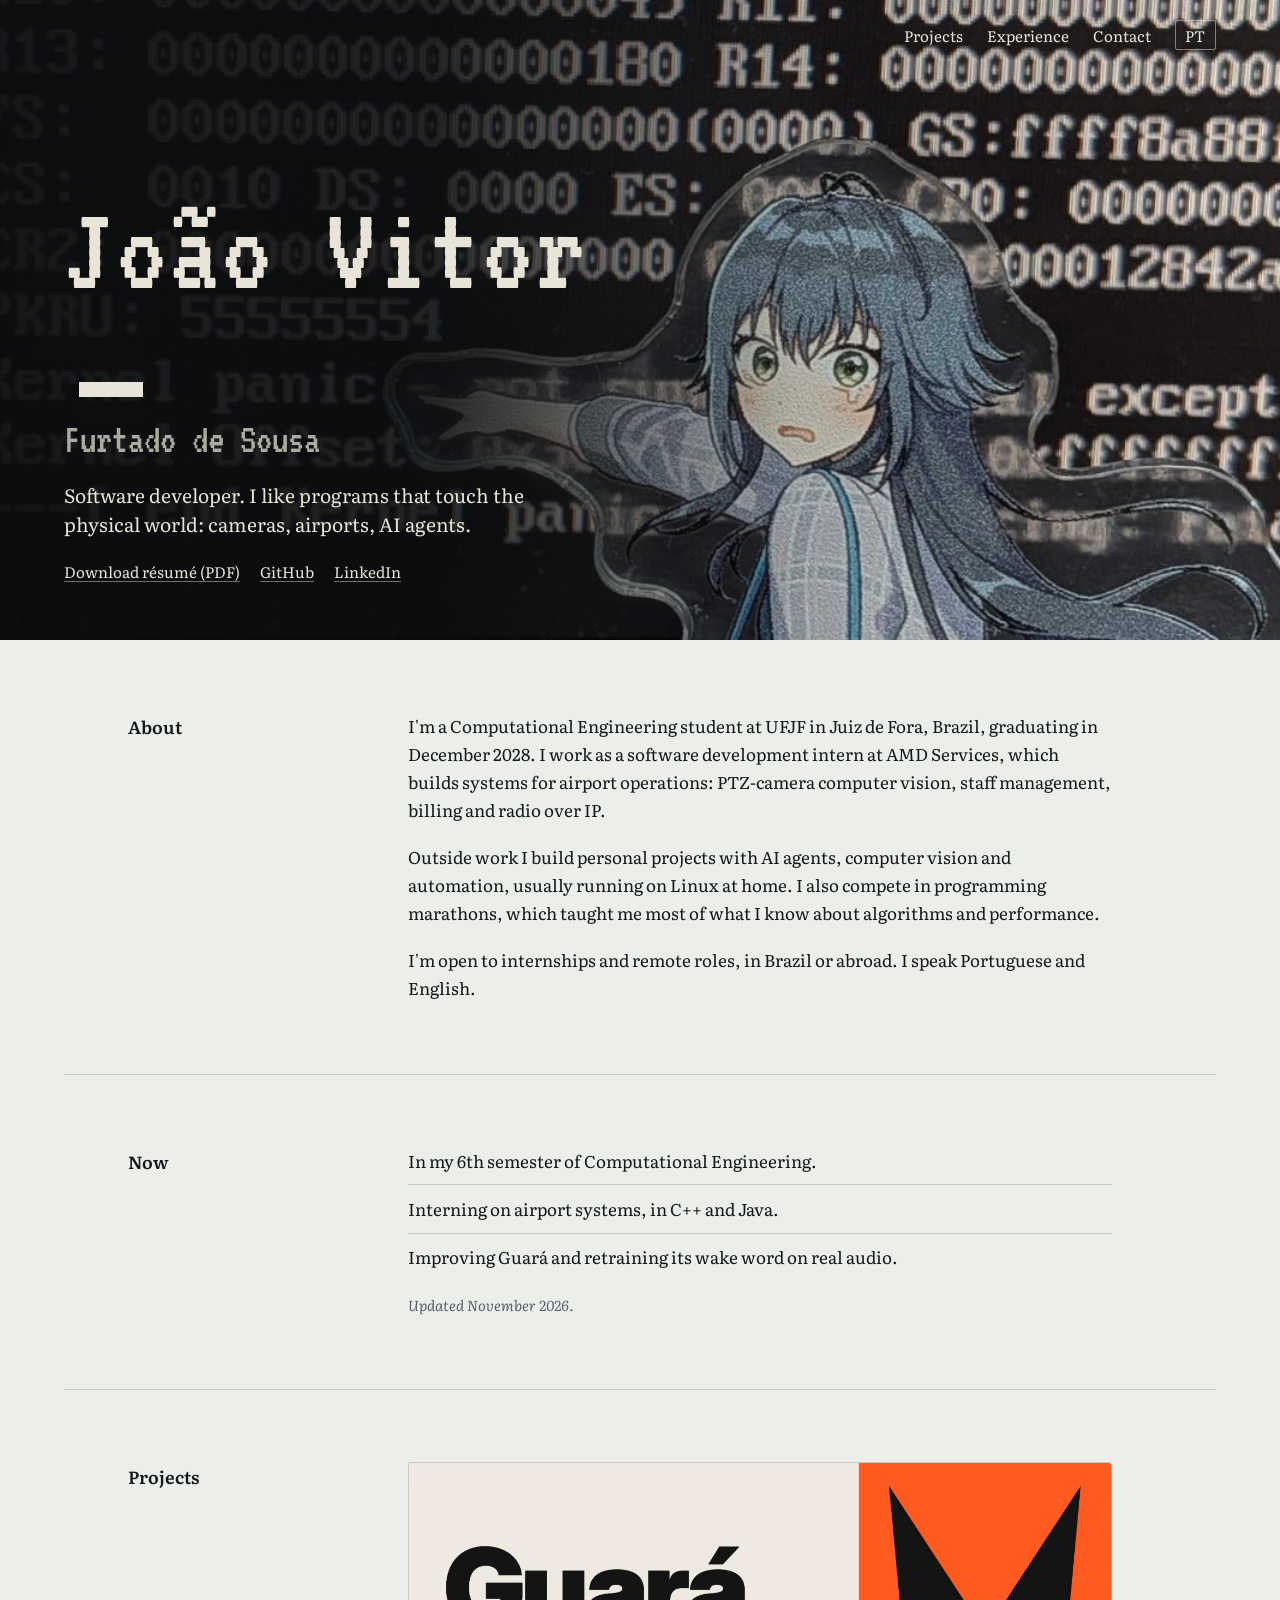
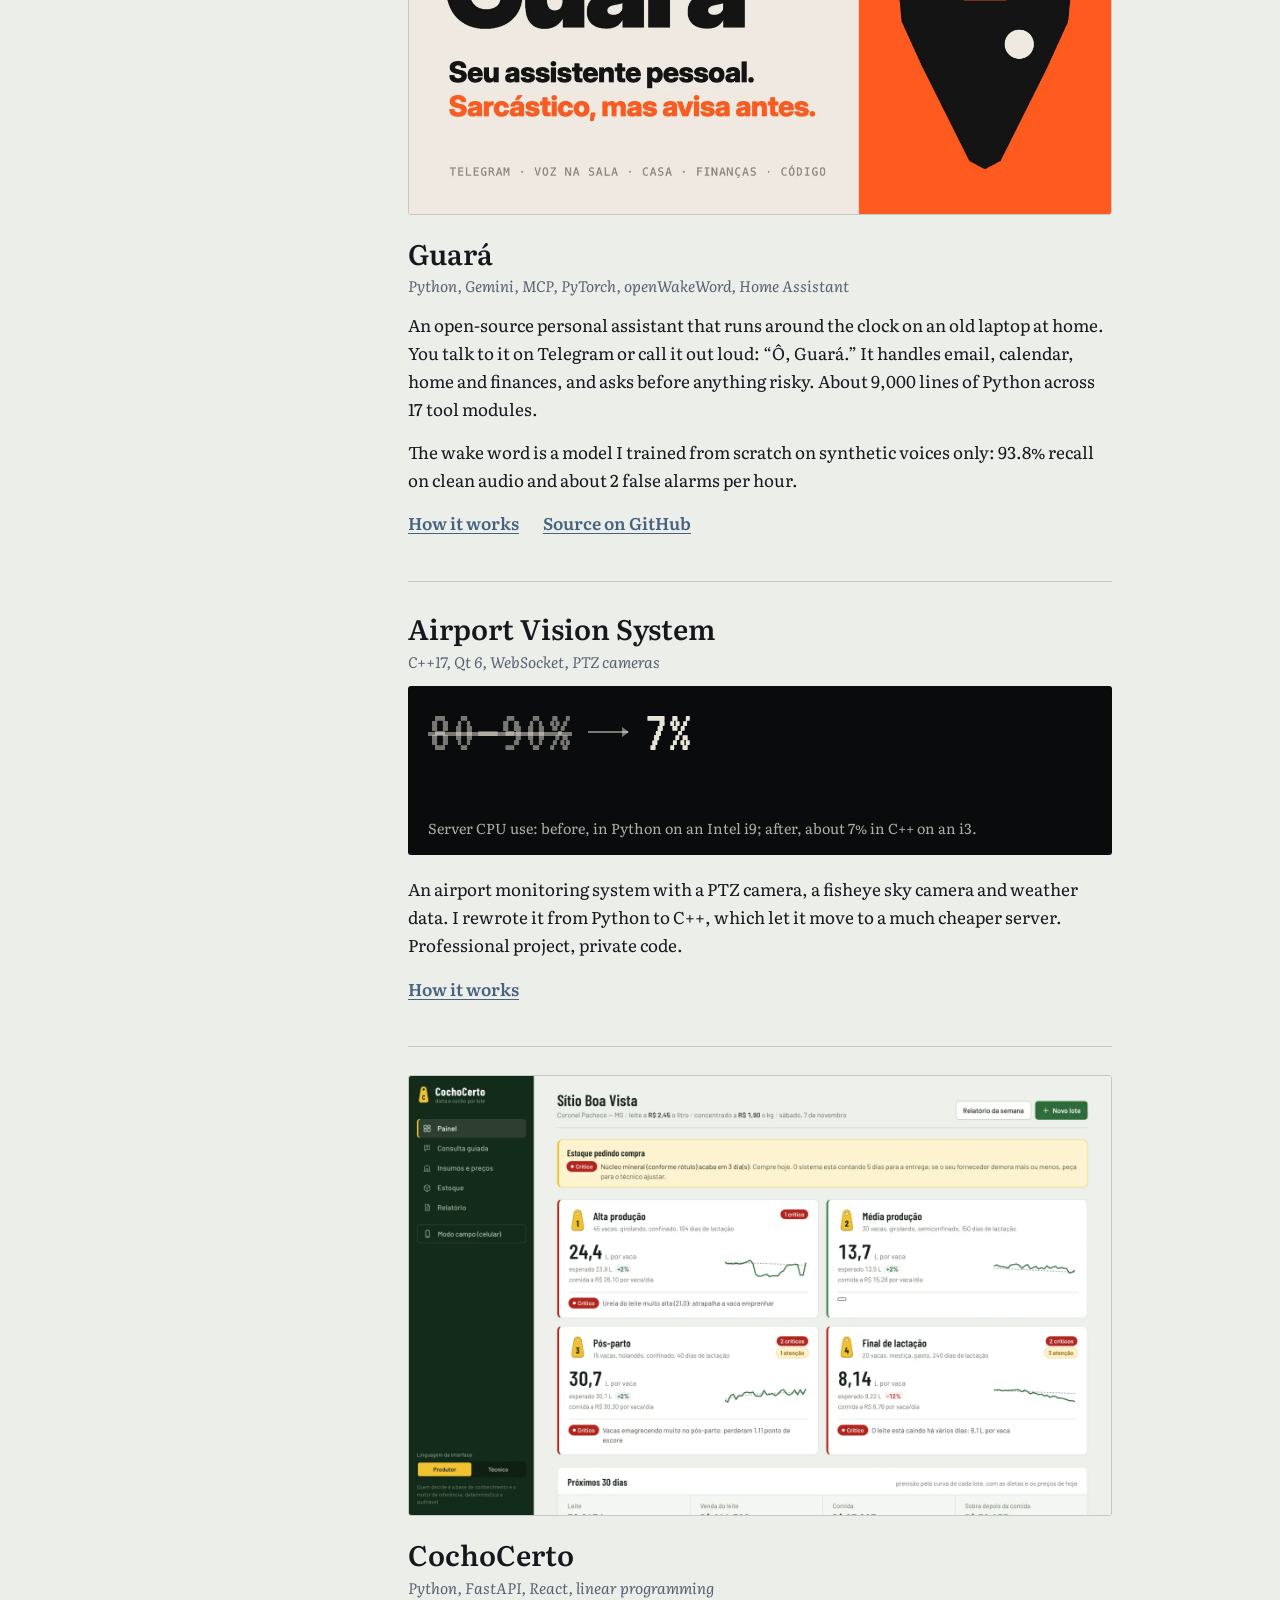
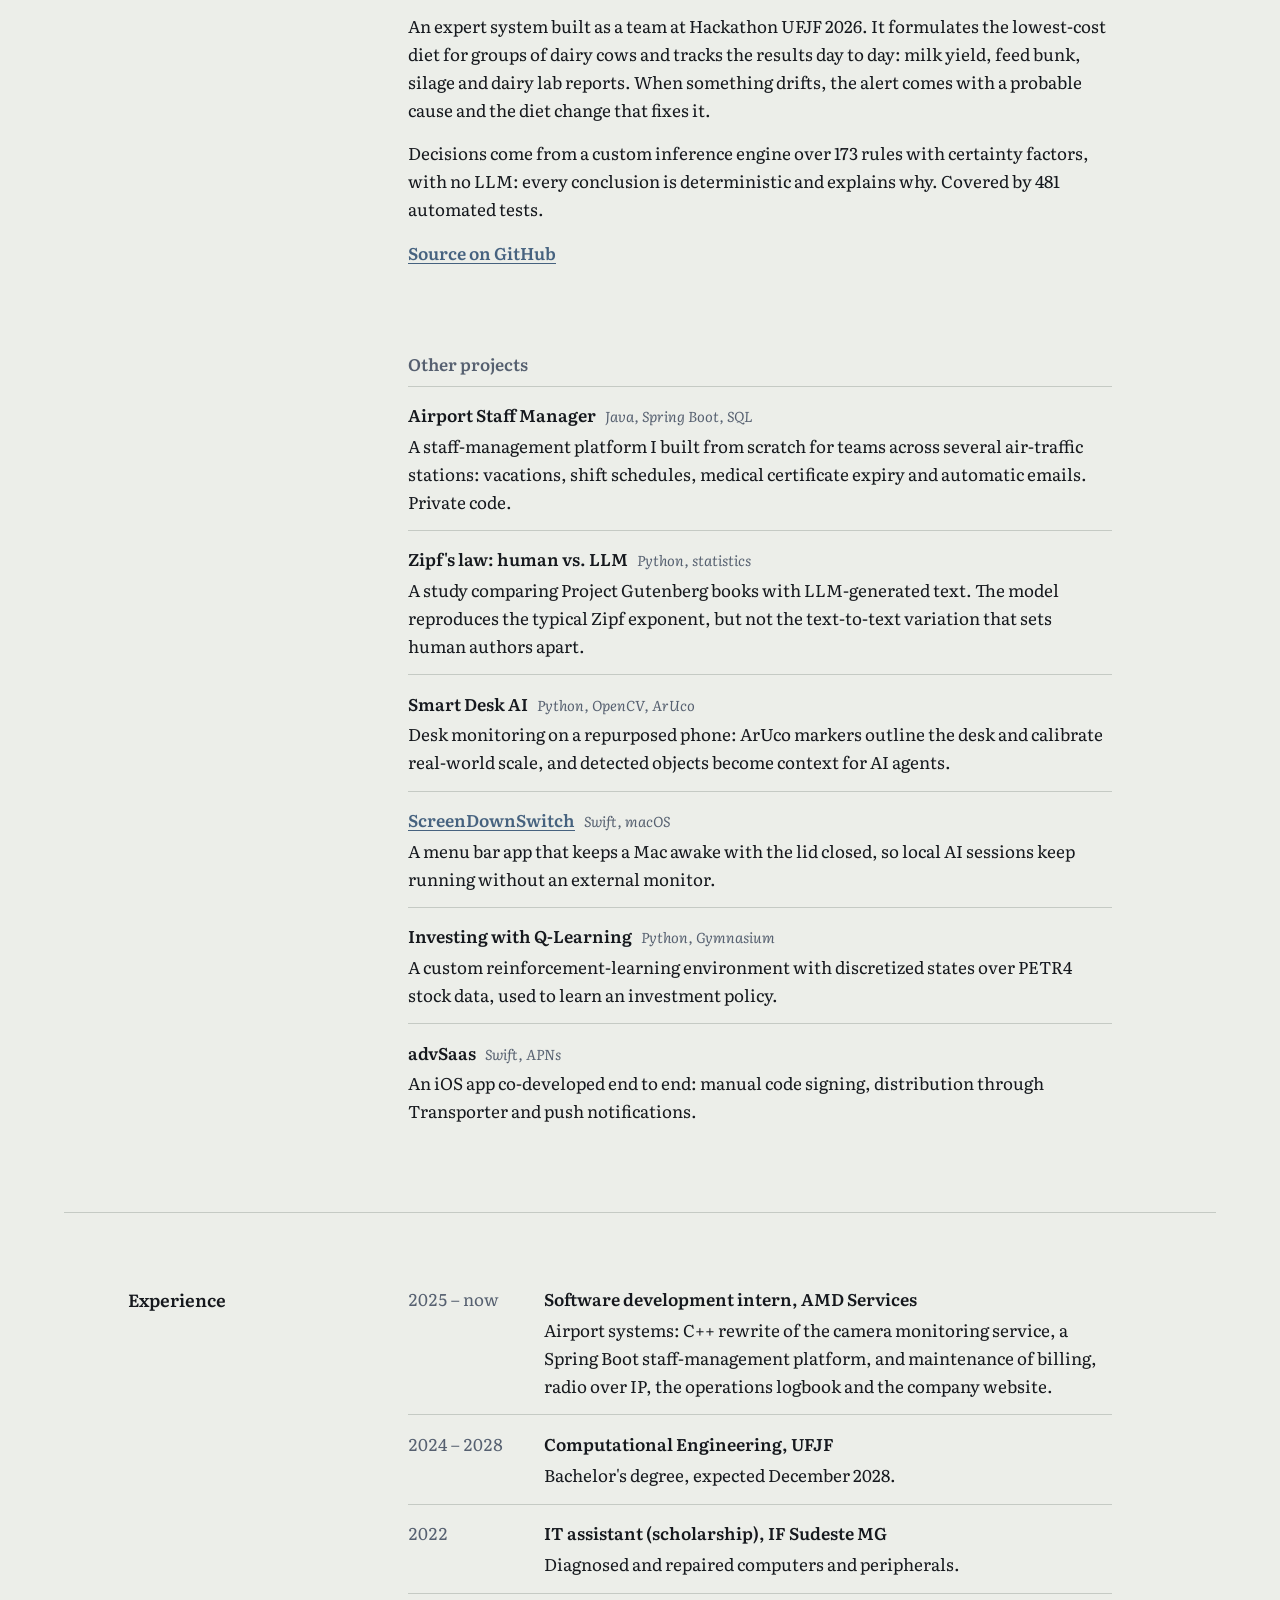
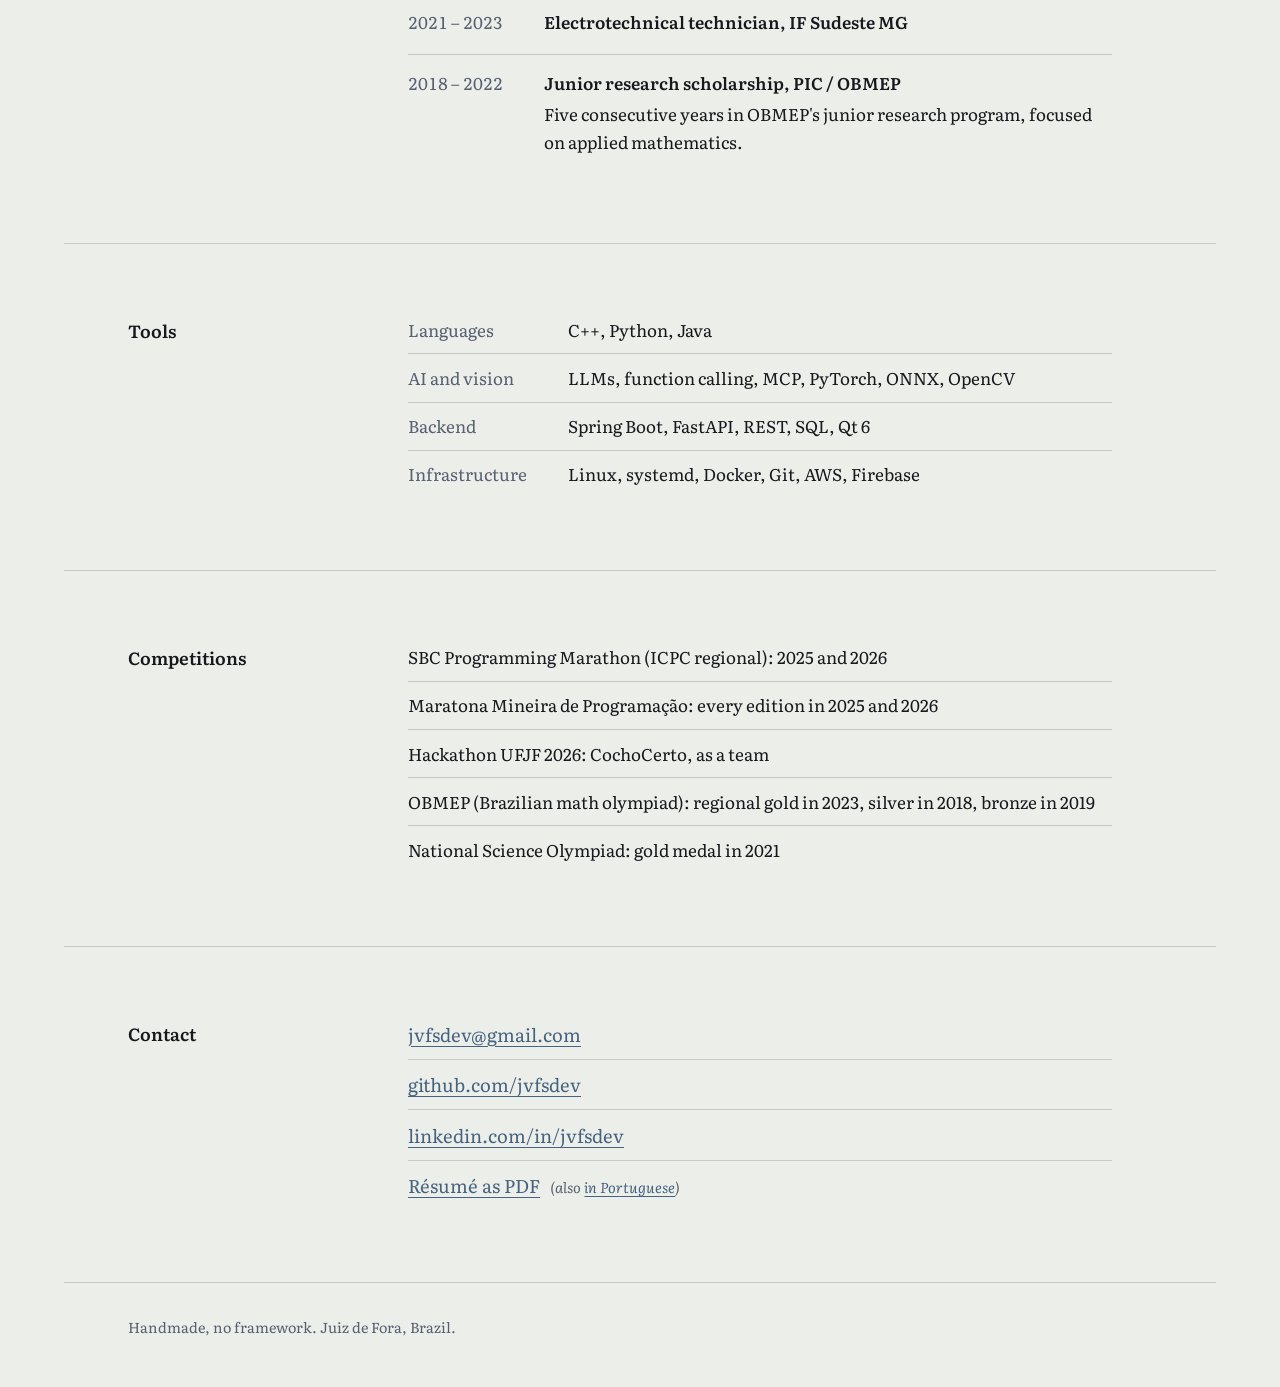
==== commit dfe6e4ef: "Remove openfinance-analyst (fork, not original work) Co-Authored-By: Claude Opus 5.5 <noreply@anthro" ====
--- a/index.html
+++ b/index.html
@@ -153,11 +153,6 @@
 
       <ul class="mini-projects">
         <li>
-          <p class="mini-name"><a href="https://github.com/jvfsdev/openfinance-analyst">openfinance-analyst</a> <span class="mini-stack">TypeScript, MCP, Open Finance</span></p>
-          <p lang="pt-BR">Servidor MCP que junta contas e cartões de vários bancos via Open Finance e responde perguntas como <q>pra onde foi meu dinheiro em junho?</q> com números agregados. Somente leitura.</p>
-          <p lang="en">An MCP server that pulls accounts and cards from several banks through Open Finance and answers questions like <q>where did my money go in June?</q> with aggregated numbers. Read-only.</p>
-        </li>
-        <li>
           <p class="mini-name">Airport Staff Manager <span class="mini-stack">Java, Spring Boot, SQL</span></p>
           <p lang="pt-BR">Plataforma de gestão de pessoal que fiz do zero para equipes de várias estações de tráfego aéreo: férias, escalas, validade de certificados médicos e e-mails automáticos. Código privado.</p>
           <p lang="en">A staff-management platform I built from scratch for teams across several air-traffic stations: vacations, shift schedules, medical certificate expiry and automatic emails. Private code.</p>
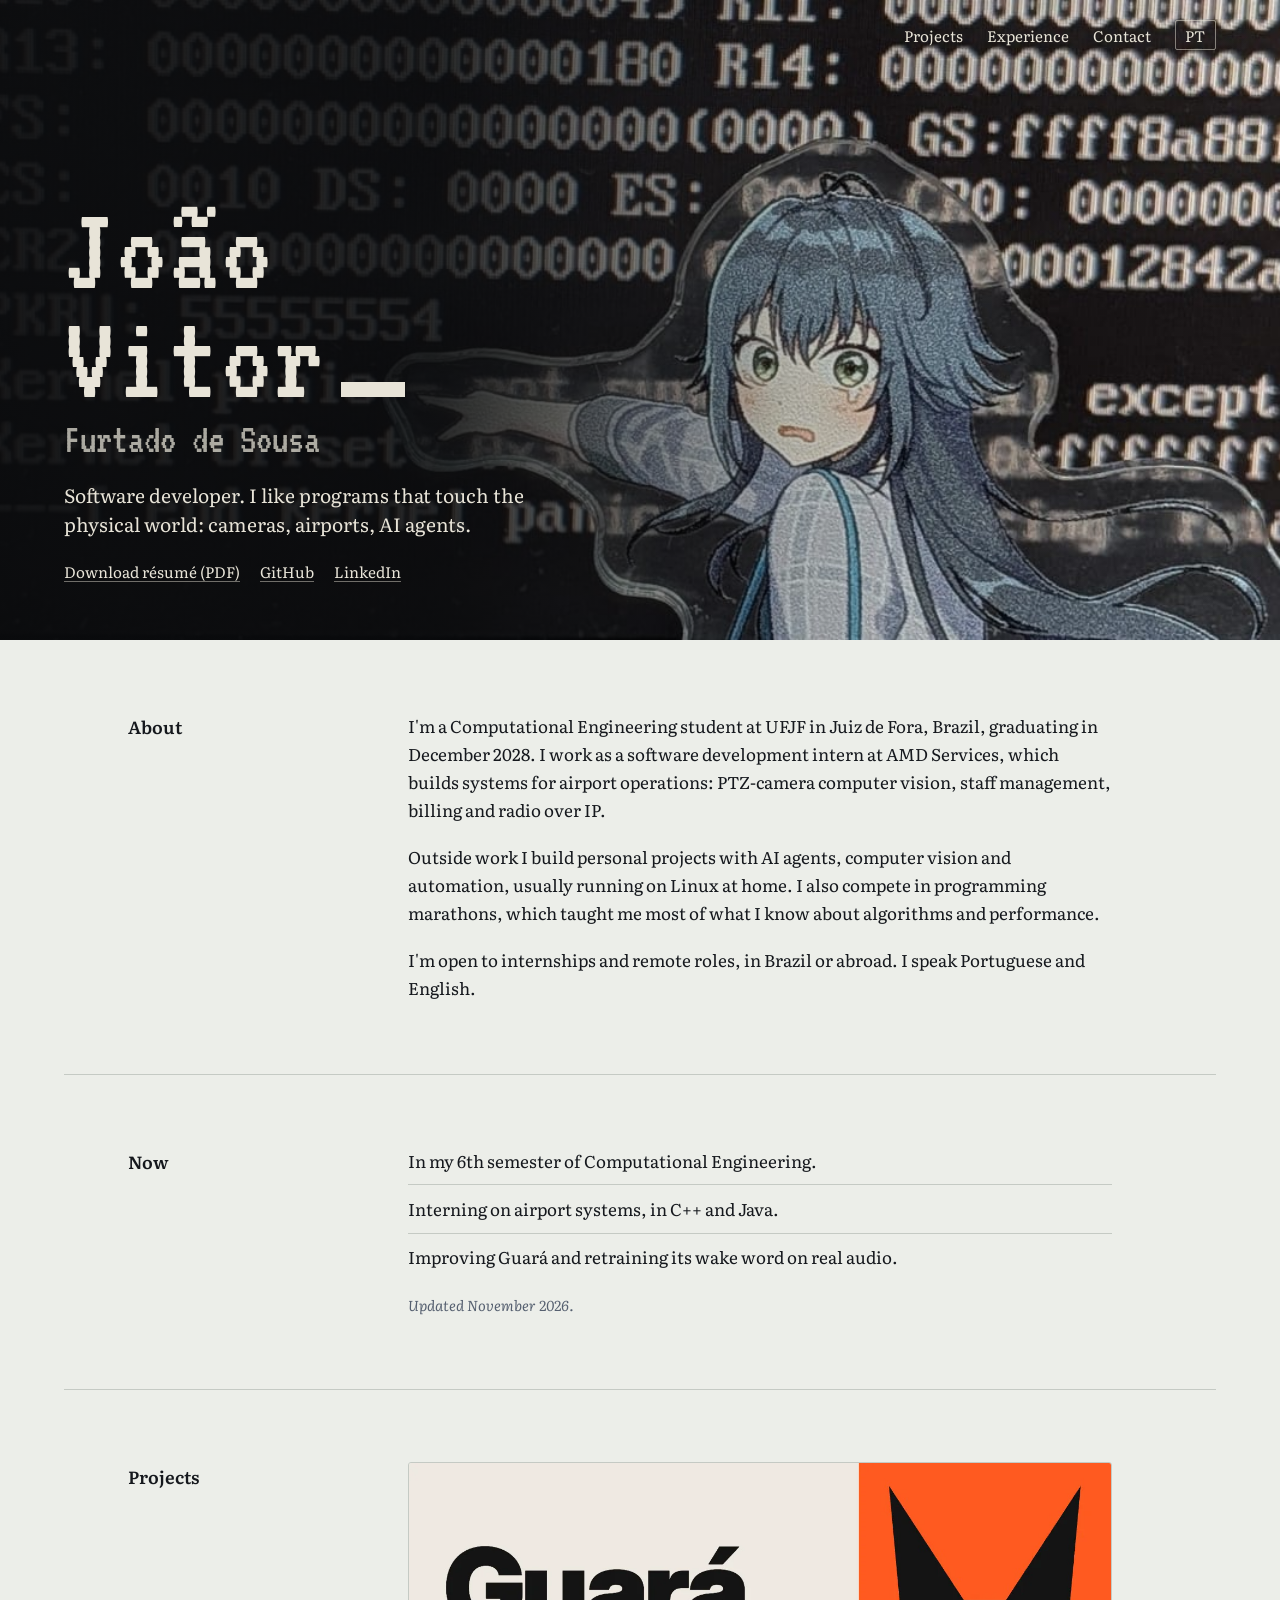
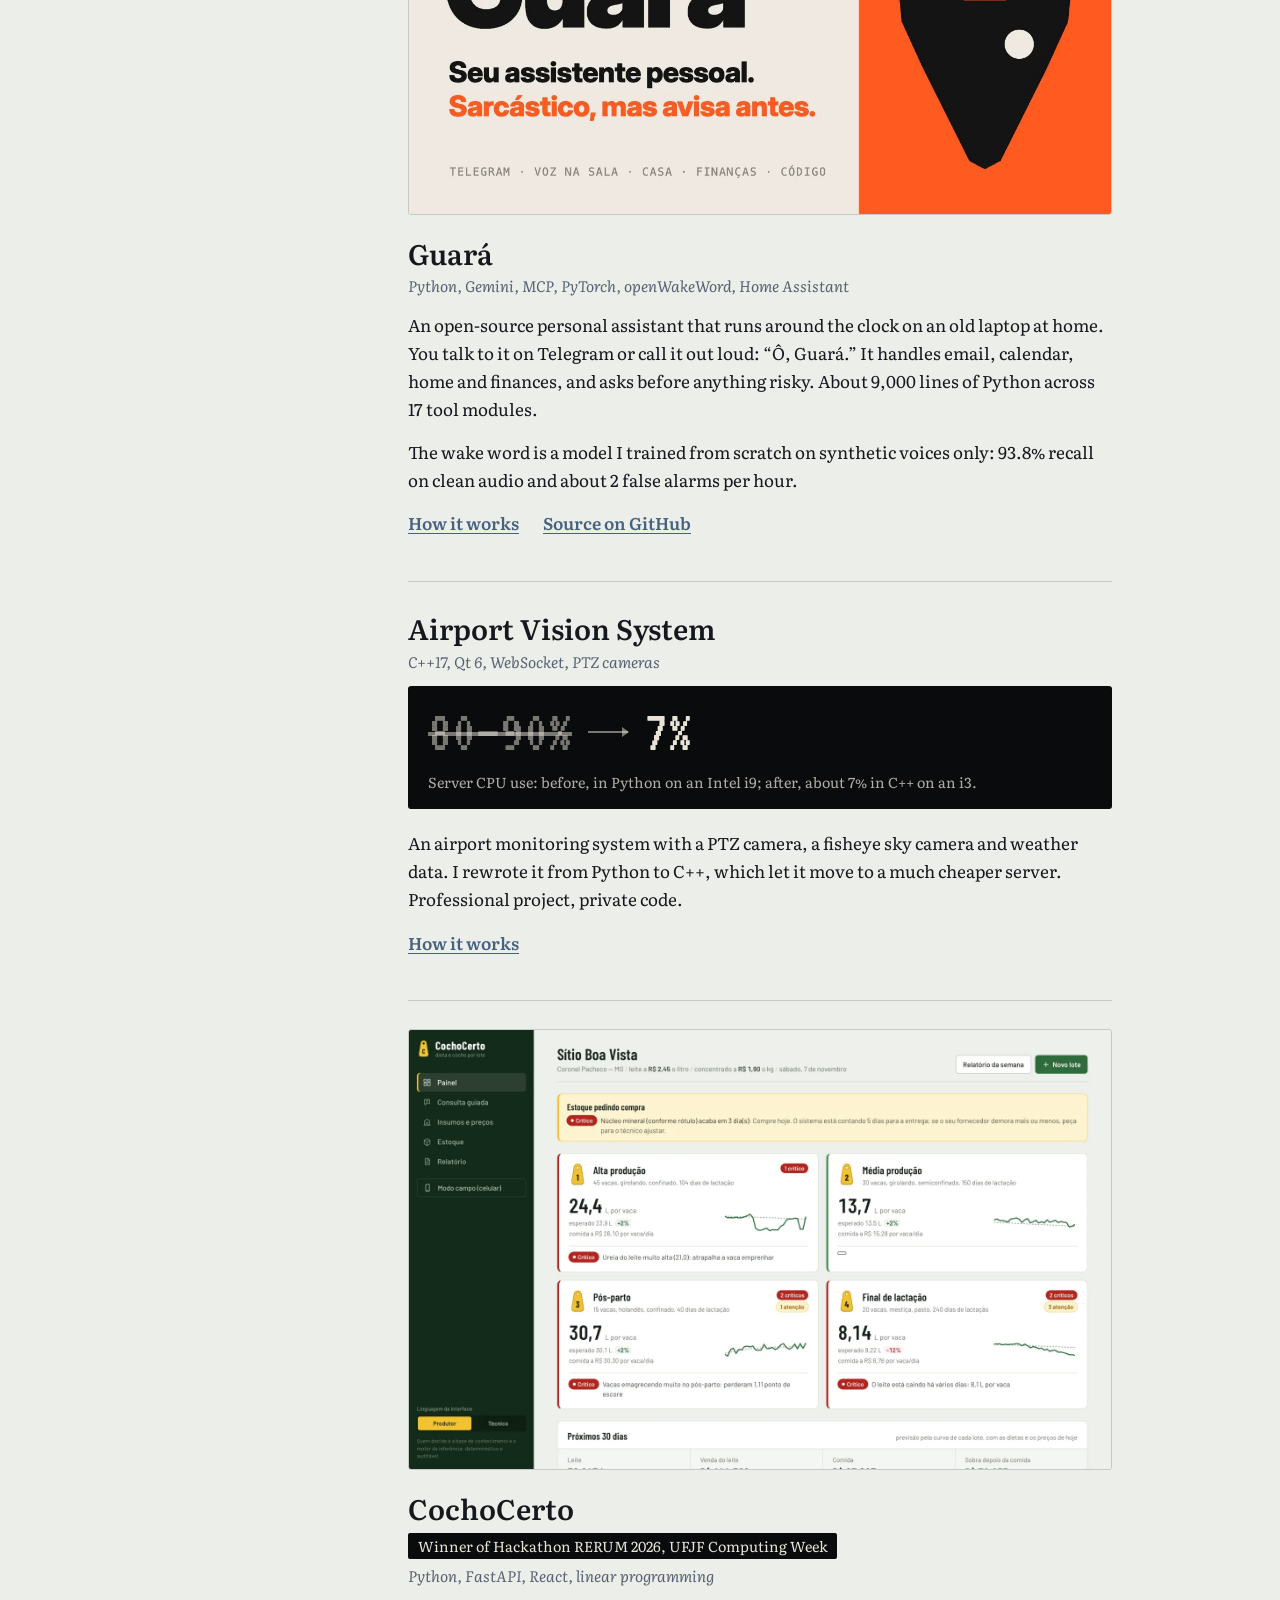
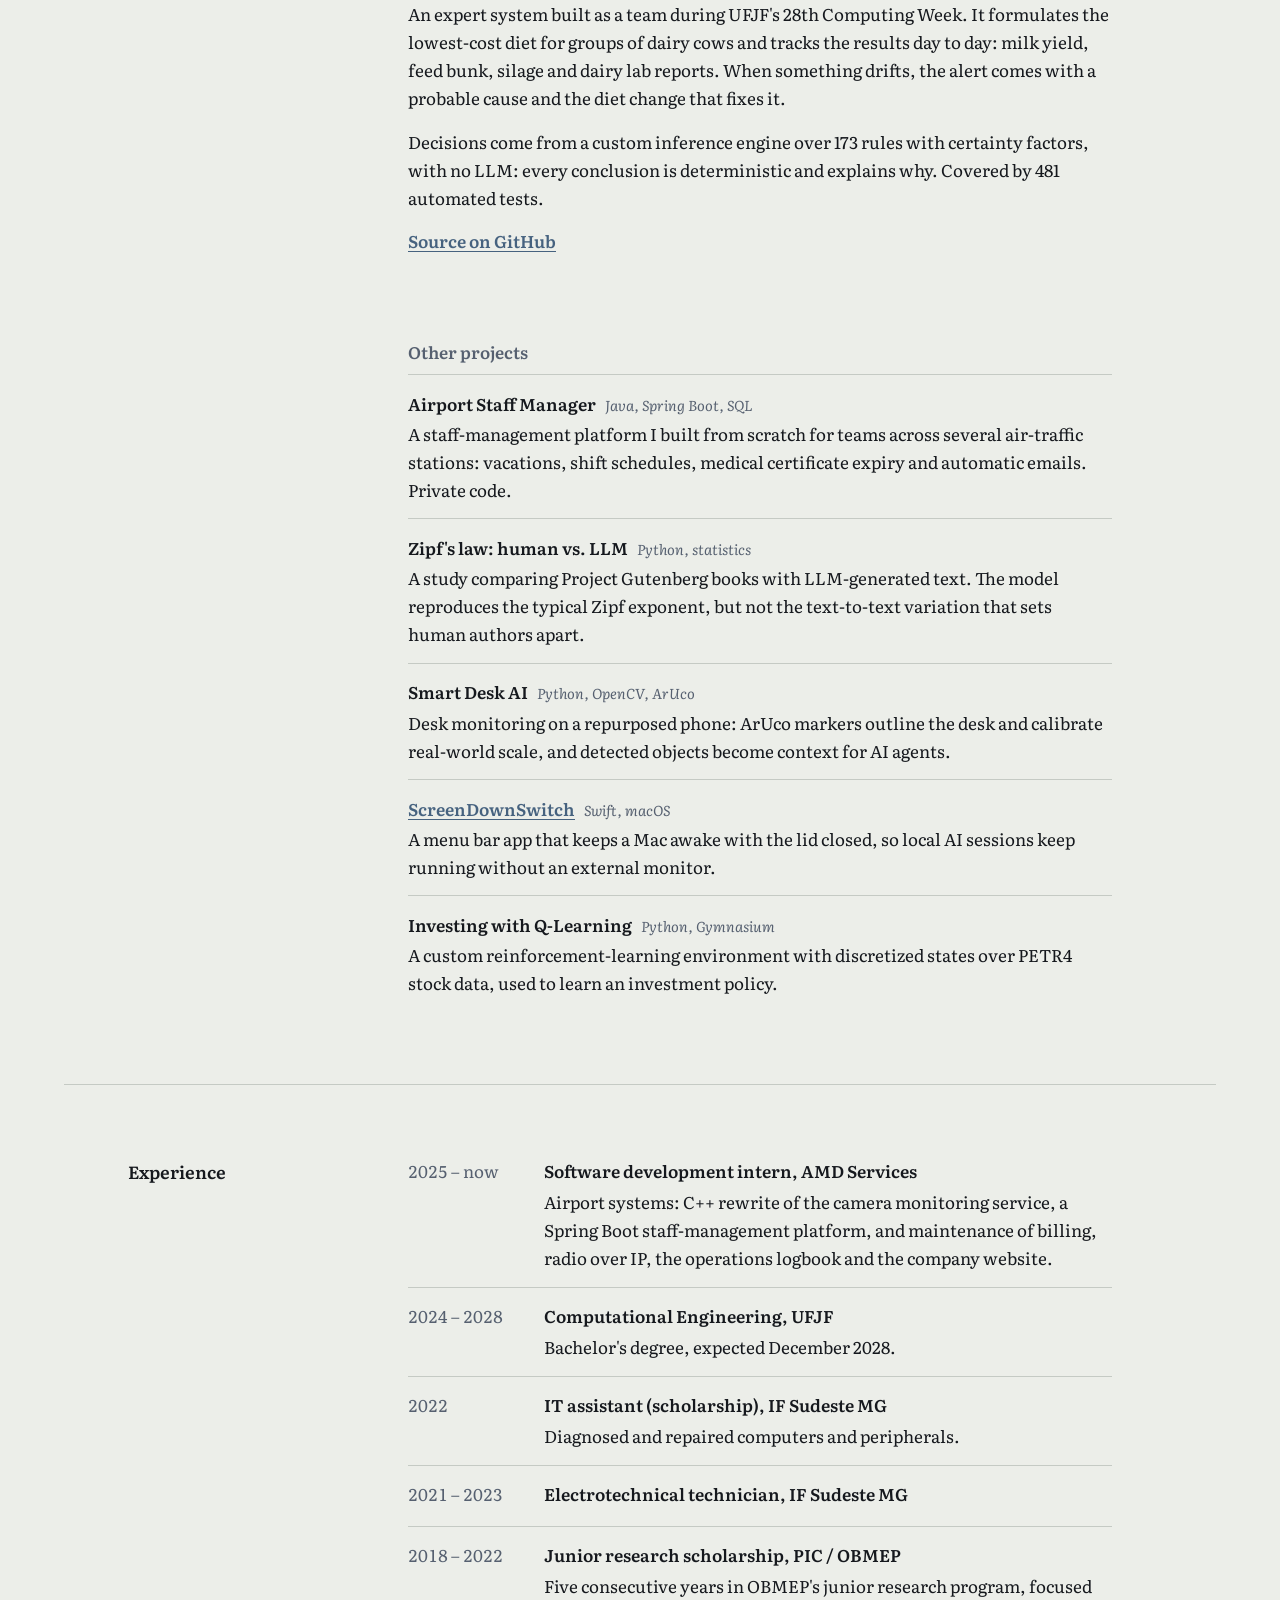
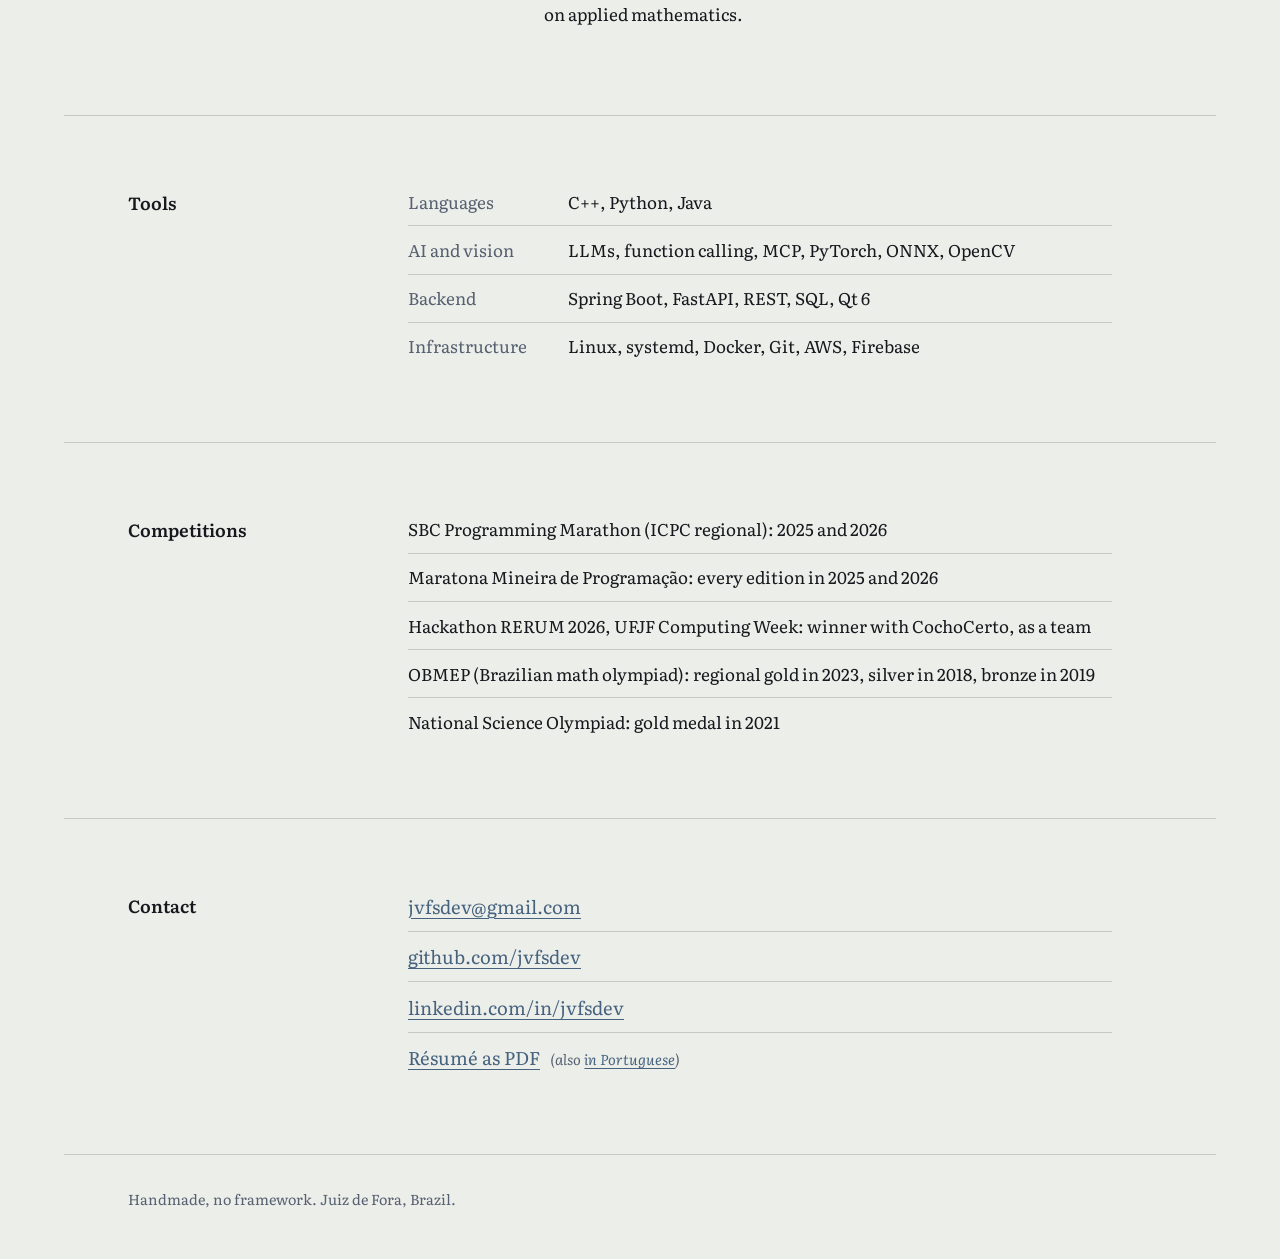
==== commit dc552675: "Mark CochoCerto as Hackathon RERUM winner, remove advSaas - Add winner badge to CochoCerto and updat" ====
--- a/index.html
+++ b/index.html
@@ -52,7 +52,7 @@
   </nav>
 
   <div class="hero-text">
-    <h1 class="name">João Vitor<span class="cursor" aria-hidden="true"></span></h1>
+    <h1 class="name">João <span class="nowrap">Vitor<span class="cursor" aria-hidden="true"></span></span></h1>
     <p class="fullname">Furtado de Sousa</p>
     <p class="tagline" lang="pt-BR">Desenvolvedor de software. Gosto de programas que encostam no mundo físico: câmeras, aeroportos, agentes de IA.</p>
     <p class="tagline" lang="en">Software developer. I like programs that touch the physical world: cameras, airports, AI agents.</p>
@@ -121,8 +121,7 @@
         <div class="project-desc">
           <figure class="metric">
             <p class="metric-row"><span class="metric-from">80–90%</span><span class="metric-arrow" aria-hidden="true"></span><span class="metric-to">7%</span></p>
-            <figcaption lang="pt-BR">Uso de CPU do servidor: antes, em Python num Intel i9; depois, cerca de 7% em C++ num i3.</figcaption>
-            <figcaption lang="en">Server CPU use: before, in Python on an Intel i9; after, about 7% in C++ on an i3.</figcaption>
+            <figcaption><span lang="pt-BR">Uso de CPU do servidor: antes, em Python num Intel i9; depois, cerca de 7% em C++ num i3.</span><span lang="en">Server CPU use: before, in Python on an Intel i9; after, about 7% in C++ on an i3.</span></figcaption>
           </figure>
           <p lang="pt-BR">Sistema de monitoramento de aeroporto com câmera PTZ, câmera fisheye do céu e dados meteorológicos. Reescrevi tudo de Python para C++, o que permitiu trocar o servidor por uma máquina bem mais barata. Projeto profissional, código privado.</p>
           <p lang="en">An airport monitoring system with a PTZ camera, a fisheye sky camera and weather data. I rewrote it from Python to C++, which let it move to a much cheaper server. Professional project, private code.</p>
@@ -137,10 +136,11 @@
           <img src="assets/projetos/cochocerto.webp" alt="" width="1600" height="1000" loading="lazy">
         </a>
         <h3 class="project-name"><a href="https://github.com/jvfsdev/Hackathon_Rerum_2026">CochoCerto</a></h3>
+        <p class="award"><span lang="pt-BR">Campeão do Hackathon RERUM 2026, Semana da Computação da UFJF</span><span lang="en">Winner of Hackathon RERUM 2026, UFJF Computing Week</span></p>
         <p class="project-stack">Python, FastAPI, React, <span lang="pt-BR">programação linear</span><span lang="en">linear programming</span></p>
         <div class="project-desc">
-          <p lang="pt-BR">Sistema especialista feito em equipe no Hackathon UFJF 2026. Formula a dieta de custo mínimo para lotes de vacas leiteiras e acompanha o resultado no dia a dia: produção, cocho, silagem e laudo do laticínio. Quando algo sai da curva, o alerta vem com a causa provável e a mudança de dieta que resolve.</p>
-          <p lang="en">An expert system built as a team at Hackathon UFJF 2026. It formulates the lowest-cost diet for groups of dairy cows and tracks the results day to day: milk yield, feed bunk, silage and dairy lab reports. When something drifts, the alert comes with a probable cause and the diet change that fixes it.</p>
+          <p lang="pt-BR">Sistema especialista feito em equipe durante a XXVIII Semana da Computação da UFJF. Formula a dieta de custo mínimo para lotes de vacas leiteiras e acompanha o resultado no dia a dia: produção, cocho, silagem e laudo do laticínio. Quando algo sai da curva, o alerta vem com a causa provável e a mudança de dieta que resolve.</p>
+          <p lang="en">An expert system built as a team during UFJF's 28th Computing Week. It formulates the lowest-cost diet for groups of dairy cows and tracks the results day to day: milk yield, feed bunk, silage and dairy lab reports. When something drifts, the alert comes with a probable cause and the diet change that fixes it.</p>
           <p lang="pt-BR">Quem decide é um motor de inferência próprio sobre 173 regras com fator de certeza, sem LLM: cada conclusão é determinística e explica o porquê. Tem 481 testes automatizados.</p>
           <p lang="en">Decisions come from a custom inference engine over 173 rules with certainty factors, with no LLM: every conclusion is deterministic and explains why. Covered by 481 automated tests.</p>
           <p class="project-links">
@@ -177,11 +177,6 @@
           <p lang="pt-BR">Ambiente de aprendizado por reforço próprio, com estados discretizados sobre dados da PETR4, para aprender uma política de investimento.</p>
           <p lang="en">A custom reinforcement-learning environment with discretized states over PETR4 stock data, used to learn an investment policy.</p>
         </li>
-        <li>
-          <p class="mini-name">advSaas <span class="mini-stack">Swift, APNs</span></p>
-          <p lang="pt-BR">App iOS desenvolvido em dupla, de ponta a ponta: assinatura manual, distribuição pelo Transporter e notificações push.</p>
-          <p lang="en">An iOS app co-developed end to end: manual code signing, distribution through Transporter and push notifications.</p>
-        </li>
       </ul>
 
     </div>
@@ -251,7 +246,7 @@
       <ul class="plain">
         <li><span lang="pt-BR">Maratona de Programação da SBC (regional do ICPC): 2025 e 2026</span><span lang="en">SBC Programming Marathon (ICPC regional): 2025 and 2026</span></li>
         <li><span lang="pt-BR">Maratona Mineira de Programação: todas as edições de 2025 e 2026</span><span lang="en">Maratona Mineira de Programação: every edition in 2025 and 2026</span></li>
-        <li><span lang="pt-BR">Hackathon UFJF 2026: CochoCerto, em equipe</span><span lang="en">Hackathon UFJF 2026: CochoCerto, as a team</span></li>
+        <li><span lang="pt-BR">Hackathon RERUM 2026, Semana da Computação da UFJF: campeão com o CochoCerto, em equipe</span><span lang="en">Hackathon RERUM 2026, UFJF Computing Week: winner with CochoCerto, as a team</span></li>
         <li><span lang="pt-BR">OBMEP: ouro regional em 2023, prata em 2018, bronze em 2019</span><span lang="en">OBMEP (Brazilian math olympiad): regional gold in 2023, silver in 2018, bronze in 2019</span></li>
         <li><span lang="pt-BR">Olimpíada Nacional de Ciências: medalha de ouro em 2021</span><span lang="en">National Science Olympiad: gold medal in 2021</span></li>
       </ul>
--- a/style.css
+++ b/style.css
@@ -272,6 +272,17 @@
   text-decoration: underline;
 }
 
+.award {
+  display: inline-block;
+  margin: 0.4rem 0 0.1rem;
+  padding: 0.15rem 0.6rem;
+  background: var(--crt);
+  color: var(--phosphor);
+  border-radius: 2px;
+  font-size: 0.9rem;
+  line-height: 1.5;
+}
+
 .project-figure {
   display: block;
   margin-bottom: 1.25rem;
@@ -304,7 +315,7 @@
   border-radius: 3px;
 }
 
-.metric-row {
+.metric .metric-row {
   display: flex;
   align-items: center;
   gap: 1rem;
@@ -672,3 +683,7 @@
     animation: none;
   }
 }
+
+.nowrap {
+  white-space: nowrap;
+}
